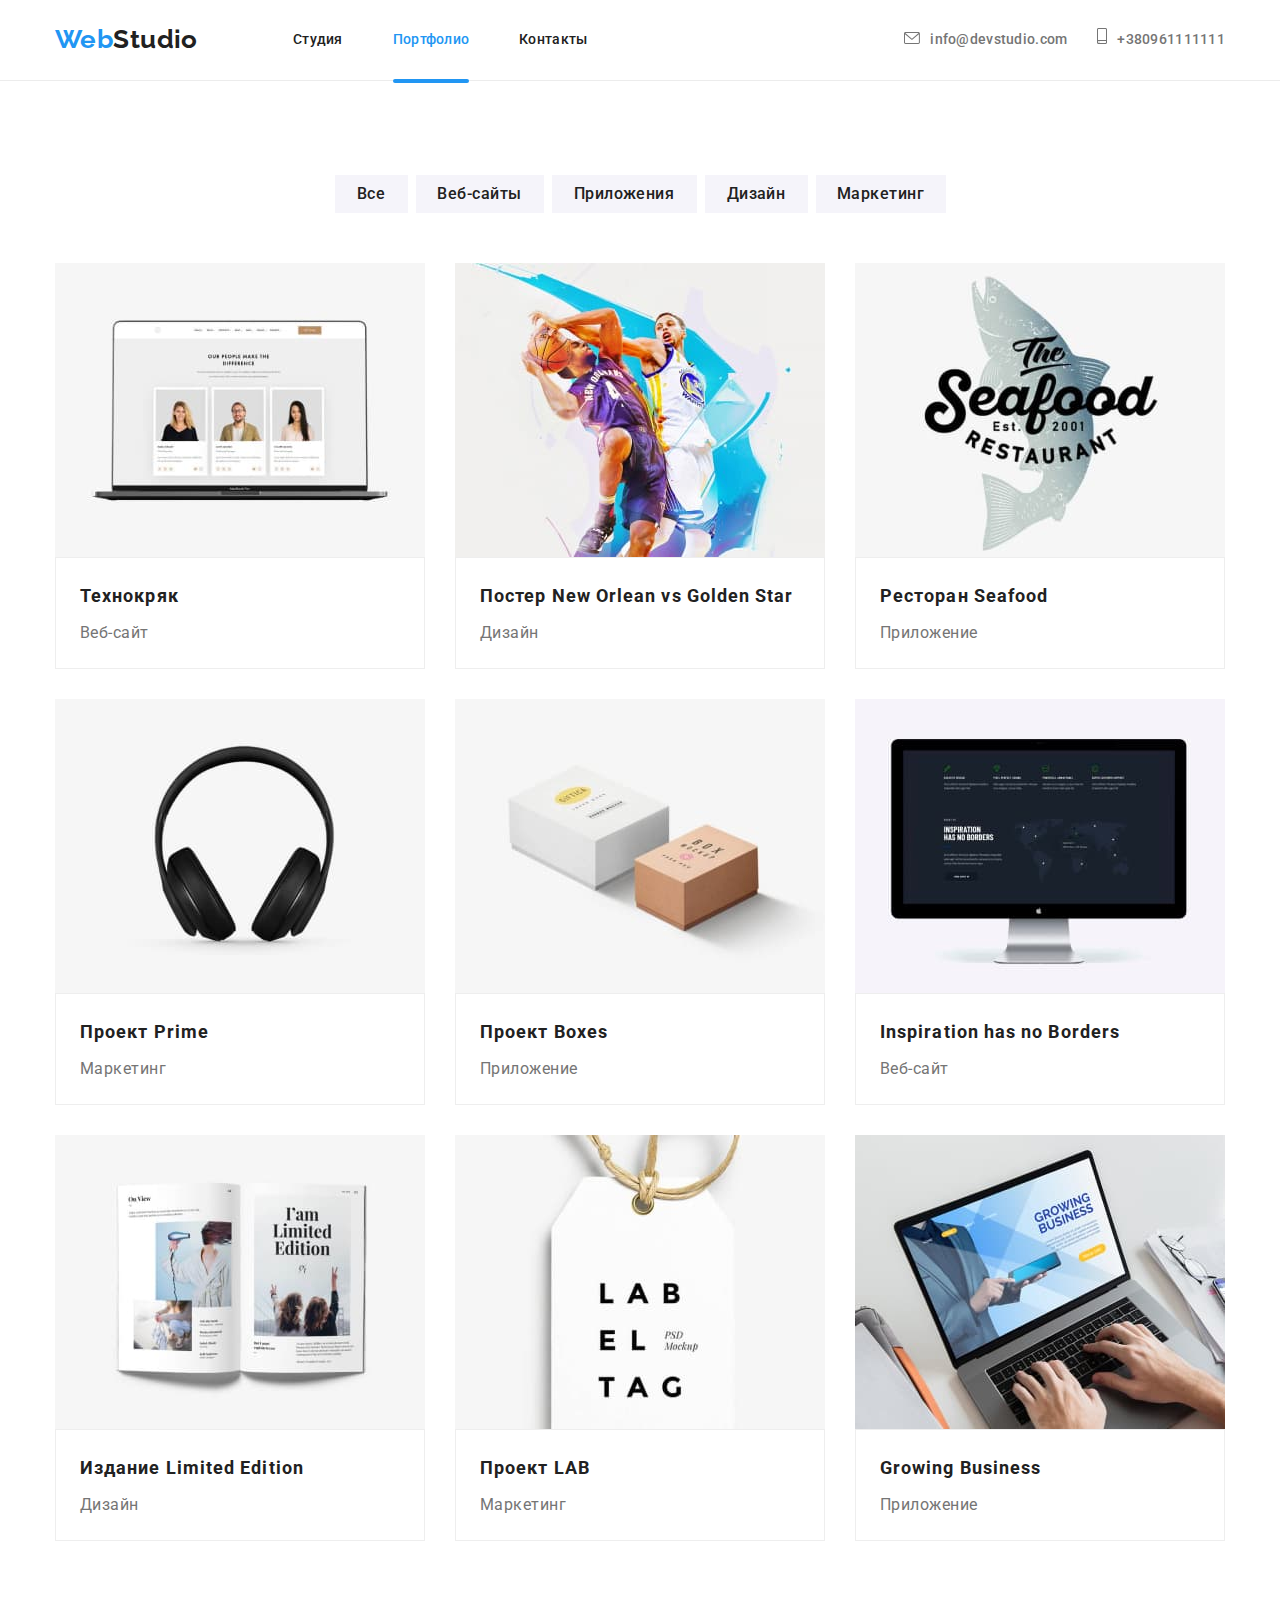
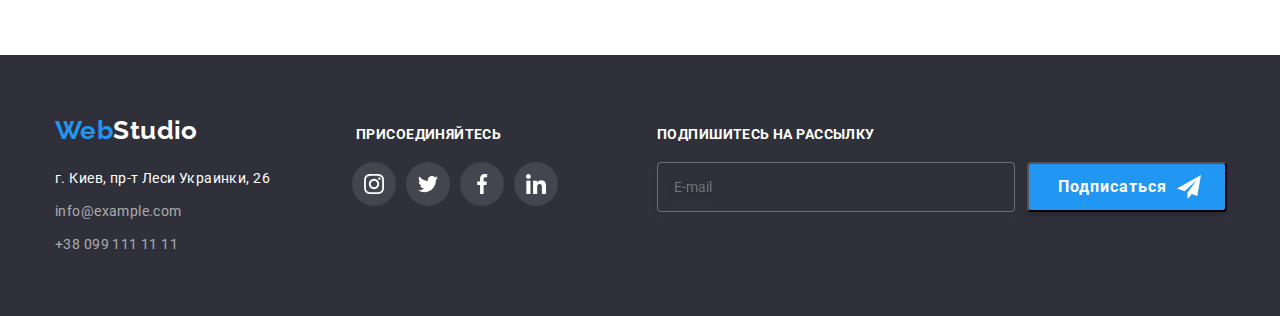
==== portfolio.html @ bbf4433e "homework7" ====
<!DOCTYPE html>
<html lang="ru">
<head>
   <meta charset="UTF-8">
   <meta http-equiv="X-UA-Compatible" content="IE=edge">
   <meta name="viewport" content="width=device-width, initial-scale=1.0">
   <title>Portfolio</title>
   <link rel="preconnect" href="https://fonts.googleapis.com">
   <link rel="preconnect" href="https://fonts.gstatic.com" crossorigin>
   <link href="https://fonts.googleapis.com/css2?family=Raleway:wght@700&family=Roboto:wght@400;500;700;900&display=swap" rel="stylesheet">
   <link rel="stylesheet" href="https://cdnjs.cloudflare.com/ajax/libs/modern-normalize/1.1.0/modern-normalize.min.css">
   <link rel="stylesheet" href="./css/main.min.css">
</head>
<body>

<!-- Шапка -->

<header class="header">
<div class="container header-container">
   <nav class="header-nav">
      <a class="logo-href" href="/"><span class="accent">Web</span><span class="logo">Studio</span></a>
      <ul class="site-nav list">
         <li class="header-item"><a href="./index.html" class="link">Студия</a></li>
         <li class="header-item"><a href="./portfolio.html" class="link current">Портфолио</a></li>
         <li class="header-item"><a href="Контакты" class="link">Контакты</a></li>
      </ul>
   </nav>
   <ul class="auth-nav list">
      <li class="auth-nav-item">
         <a href="mailto:info@devstudio.com" class="link header-mail"><svg class="icon-mail" width="16" height="12">
               <use href="images/icons.svg#icon-envelope"></use>
            </svg>info@devstudio.com</a>
      </li>
      <li class="auth-nav-telephone">
         <a href="tel:+380961111111" class="link header-tel"><svg class="icon-tel" width="10" height="16">
               <use href="images/icons.svg#icon-smartphone"></use>
            </svg>+380961111111</a>
      </li>
   </ul>
</div>
</header>

<!-- Герой -->

<main>
      <section class="filter">
         <div class="container">
            <h1 class="filter-part"> наполнение страницы</h1>
               <ul class="filter-button list">
                     <li class="filter-item">
                        <button type="button" class="button-secondary oll">Все</button>
                     </li>
                     <li class="filter-item">
                        <button type="button" class="button-secondary web">Веб-сайты</button>
                     </li>
                     <li class="filter-item">
                        <button type="button" class="button-secondary app">Приложения</button>
                     </li>
                     <li class="filter-item">
                        <button type="button" class="button-secondary  des">Дизайн</button>
                     </li>
                     <li class="filter-item">
                        <button type="button" class="button-secondary mark">Маркетинг</button>
                     </li>
               </ul>
                  <ul class="filter-list option">
                     <li class="filter-selection">
                        <a class="hero-link link" href="">
                           <div class="filter-item-wrap">
                              <img src="./images/portfolio6.jpg" alt="ноутбук" width="370">
                              <p class="filter-pictures-text">Технокряк это современная площадка распространения коронавируса. Компании используют эту платформу для цифрового
                           шпионажа и атак на защищённые сервера конкурентов.</p>
                        </div>
<div class="filter-banner"><h2 class="title">Технокряк</h2>
                        <p class="text">Веб-сайт</p>
                        </div>
                        </a>
                     </li>
                     <li class="filter-selection">
                        <a class="hero-link link" href="">
                           <div class="filter-item-wrap">
                           <img src="./images/portfolio1.jpg" alt="два парня играют мячом в баскетбол" width="370">
                           <p class="filter-pictures-text">Технокряк это современная площадка распространения коронавируса. Компании используют эту
                              платформу для цифрового
                              шпионажа и атак на защищённые сервера конкурентов.</p>
                              </div>
<div class="filter-banner"><h2 class="title">Постер New Orlean vs Golden Star</h2>
                        <p class="text">Дизайн</p> 
                        </div>
                        </a>
                     </li>
                     <li class="filter-selection">
                        <a class="hero-link link" href="">
                           <div class="filter-item-wrap">
                           <img src="./images/portfolio2.jpg" alt="логотип ресторана" width="370">
                           <p class="filter-pictures-text">Технокряк это современная площадка распространения коронавируса. Компании используют эту
                              платформу для цифрового
                              шпионажа и атак на защищённые сервера конкурентов.</p>
                              </div>
<div class="filter-banner"><h2 class="title">Ресторан Seafood</h2>
                        <p class="text">Приложение</p>
                        </div>
                        </a>
                     </li>
                     <li class="filter-selection">
                           <a class="hero-link link" href="">
                              <div class="filter-item-wrap">
                              <img src="./images/portfolio3.jpg" alt="наушники" width="370">
                              <p class="filter-pictures-text">Технокряк это современная площадка распространения коронавируса. Компании используют эту
                                 платформу для цифрового
                                 шпионажа и атак на защищённые сервера конкурентов.</p>
                                 </div>
<div class="filter-banner"><h2 class="title">Проект Prime</h2>
                        <p class="text">Маркетинг</p>
                        </div>
                        </a>
                     </li>
                     <li class="filter-selection">
                        <a class="hero-link link" href="">
                           <div class="filter-item-wrap">
                           <img src="./images/portfolio4.jpg" alt="одна коричневая и одна белая коробочки" width="370">
                           <p class="filter-pictures-text">Технокряк это современная площадка распространения коронавируса. Компании используют эту
                              платформу для цифрового
                              шпионажа и атак на защищённые сервера конкурентов.</p>
                              </div>
<div class="filter-banner"><h2 class="title">Проект Boxes</h2>
                        <p class="text">Приложение</p>
                        </div>
                        </a>
                     </li>
                     <li class="filter-selection">
                        <a class="hero-link link" href="">
                           <div class="filter-item-wrap">
                           <img src="./images/portfolio5.jpg" alt="монитор" width="370">
                           <p class="filter-pictures-text">Технокряк это современная площадка распространения коронавируса. Компании используют эту
                              платформу для цифрового
                              шпионажа и атак на защищённые сервера конкурентов.</p>
                              </div>
<div class="filter-banner"><h2 class="title">Inspiration has no Borders</h2>
                        <p class="text">Веб-сайт</p>
                        </div>
                        </a>
                     </li>
                     <li class="filter-selection">
                        <a class="hero-link link" href="">
                           <div class="filter-item-wrap">
                           <img src="./images/portfolio7.jpg" alt="книга" width="370">
                           <p class="filter-pictures-text">Технокряк это современная площадка распространения коронавируса. Компании используют эту
                              платформу для цифрового
                              шпионажа и атак на защищённые сервера конкурентов.</p>
                              </div>
<div class="filter-banner"><h2 class="title">Издание Limited Edition</h2>
                        <p class="text">Дизайн</p>
                        </div>
                        </a>
                     </li>
                     <li class="filter-selection">
                        <a class="hero-link link" href="">
                           <div class="filter-item-wrap">
                           <img src="./images/portfolio8.jpg" alt="белая бирка с английскими буквами на коричневой веревке" width="370">
                           <p class="filter-pictures-text">Технокряк это современная площадка распространения коронавируса. Компании используют эту
                              платформу для цифрового
                              шпионажа и атак на защищённые сервера конкурентов.</p>
                              </div>
<div class="filter-banner"><h2 class="title">Проект LAB</h2>
                        <p class="text">Маркетинг</p>
                        </div>
                        </a>
                     </li>
                     <li class="filter-selection">
                        <a class="hero-link link" href="">
                           <div class="filter-item-wrap">
                           <img src="./images/portfolio9.jpg" alt="две руки лежат на клавиатуре ноутбука" width="370">
                           <p class="filter-pictures-text">Технокряк это современная площадка распространения коронавируса. Компании используют эту
                              платформу для цифрового
                              шпионажа и атак на защищённые сервера конкурентов.</p>
                              </div>
<div class="filter-banner"><h2 class="title">Growing Business</h2>
                        <p class="text">Приложение</p>
                        </div>
                        </a>
                     </li>
                  </ul>
         </div>
      </section>
</main>

<!-- Футер -->

<footer class="footer-works">
   <div class="container logo-new">
      <div class="footer-nav">
         <a class="logo-href" href="/"><span class="accent">Web</span><span class="logo">Studio</span> </a>
         <address>
            <ul class="footer-local list">
               <li class="footer-item">
                  <a href="г.Киев,пр-тЛесиУкраинки,26 " class="link actual">г. Киев, пр-т Леси Украинки, 26 <br /></a>
               </li>
               <li class="footer-item">
                  <a href="info@example.com" class="link mail">info@example.com</a>
               </li>
               <li class="footer-item">
                  <a href="+380991111111" class="link mail">+38 099 111 11 11</a>
               </li>
            </ul>
         </address>
      </div>
      <div class="footer-proposition">
         <h3 class="footer-text">присоединяйтесь</h3>
         <ul class="footer-works-list list">
            <li class="footer-works-item">
               <a href="" class="footer-works-link link">
                  <svg class="footer-social-ikon" width="20" height="20">
                     <use href="./images/icons.svg#icon-instagram-2"></use>
                  </svg>
               </a>
            </li>
            <li class="footer-works-item">
               <a href="" class="footer-works-link link"><svg class="footer-social-ikon" width="20" height="20">
                     <use href="./images/icons.svg#icon-twitter-1"></use>
                  </svg></a>
            </li>
            <li class="footer-works-item">
               <a href="" class="footer-works-link link"><svg class="footer-social-ikon" width="20" height="20">
                     <use href="./images/icons.svg#icon-facebook-1"></use>
                  </svg></a>
            </li>
            <li class="footer-works-item">
               <a href="" class="footer-works-link link"><svg class="footer-social-ikon" width="20" height="20">
                     <use href="./images/icons.svg#icon-linkedin-1"></use>
                  </svg></a>
            </li>
      </div>
      <div class="footer-distribution">
         <h3 class="footer-text">Подпишитесь на рассылку</h3>
         <form action="#">
            <div class="button-distribution">
               <input type="email" id="email-online" name="email-online" placeholder="E-mail" class="footer-input">
               <button type="submit" class="button-primary">Подписаться<svg class="footer-social-ikon distribution-icon"
                     width="24" height="24">
                     <use href="./images/icons.svg#icon-iconsend"></use>
                  </svg></button>
         </form>
      </div>
   </div>
</footer>
</body>
</html>
---- css/main.min.css ----
p,h1,h2,h3,h4,h5,h6{margin:0}ul,ol{margin:0;padding:0}button{cursor:pointer}img{display:block}body{background:var(--primary-white-color);color:var(--primary-text-color);font-family:Roboto, sans-serif;letter-spacing:0.03em;font-size:14px;line-height:1.71}.list{list-style:none}.link{text-decoration:none}:root{--primary-text-color: #757575;--title-text-color: #212121;--accent-color: #2196f3;--primary-white-color: #ffffff;--footer-adress-color: rgba(255, 255, 255, 0.6);--base-margin: 30px}.filter-part{position:absolute;width:1px;height:1px;margin:-1px;border:0;padding:0;white-space:nowrap;clip-path:inset(100%);clip:rect(0 0 0 0);overflow:hidden}.header{width:100%;padding-top:24px;padding-bottom:25px;border-bottom:1px solid #ececec}.header-nav{display:flex}.header-container{display:flex;align-items:center}.header-item:not(:last-child){margin-right:50px}.icon-mail,.icon-tel{margin-right:10px;fill:currentColor}.header-mail:hover,.header-mail:focus,.header-tel:hover,.header-tel:focus{color:var(--accent-color);transition:color 250ms cubic-bezier(0.4, 0, 0.2, 1)}.current:after{content:'';width:100%;height:4px;background:#2196f3;border-radius:2px;position:absolute;display:block;margin-top:28px}.accent{color:var(--accent-color);font-family:Raleway, sans-serif;font-weight:700;font-size:26px;line-height:1.19}.logo{color:var(--title-text-color);font-family:Raleway, sans-serif;font-weight:700;font-size:26px;line-height:1.19}.logo-href{text-decoration:none;width:145px;height:31px;margin-right:93px}.telephone{margin-left:50px}.auth-nav{display:flex;margin-left:auto;align-items:center}.auth-nav .link:hover,.auth-nav .link:focus{color:var(--accent-color)}.auth-nav-item:not(:last-child){margin-right:30px}.auth-nav .link{color:var(--primary-text-color);letter-spacing:0.02em;font-weight:500;font-size:14px;line-height:1.14;text-decoration:none}.site-nav{display:flex;align-items:center}.site-nav .link:hover,.site-nav .link:focus{color:var(--accent-color);transition:color 250ms cubic-bezier(0.4, 0, 0.2, 1)}.site-nav .link.current{color:var(--accent-color);transition:color 250ms cubic-bezier(0.4, 0, 0.2, 1)}.site-nav .link{color:var(--title-text-color);letter-spacing:0.02em;font-weight:500;font-size:14px;line-height:1.14;text-decoration:none}.site-nav .current{position:relative}.hero-works{background-color:#2f303a;background-image:linear-gradient(rgba(47,48,58,0.4), rgba(47,48,58,0.4)),url(../images/fon.jpg);background-repeat:no-repeat;background-position:center;background-size:cover;max-width:1600px;padding-top:200px;padding-bottom:200px;margin:0 auto;text-align:center}.hero-title{color:var(--primary-white-color);letter-spacing:0.06em;font-weight:900;font-size:44px;line-height:1.36;text-align:center;text-transform:uppercase;width:696px;margin:0 auto;margin-bottom:var(--base-margin)}.section{padding:94px 0}.section-title{color:var(--title-text-color);font-weight:700;font-size:36px;line-height:1.17;text-align:center;width:376px;margin:0 auto;margin-bottom:50px}.feature-list{display:flex;list-style:none}.feature-list .title{color:var(--title-text-color);font-weight:700;font-size:14px;line-height:1.14;width:270px;margin-bottom:10px;text-transform:uppercase}.feature-text{font-size:14px;line-height:1.71;letter-spacing:0.03em;width:270px;color:var(--primary-text-color)}.feature-item::before{content:'';background-color:#f5f4fa;height:120px;display:block;background-position:center;background-size:70px;background-repeat:no-repeat;margin-bottom:30px}.feature-item:not(:last-child){margin-right:var(--base-margin);width:270px}.feature-item:nth-child(1)::before{background-image:url(../images/antenna.svg)}.feature-item:nth-child(2)::before{background-image:url(../images/clock.svg)}.feature-item:nth-child(3)::before{background-image:url(../images/clock.svg)}.feature-item:nth-child(4)::before{background-image:url(../images/astronaut.svg)}.section-examples{padding-bottom:94px}.examples-list{display:flex}.examples-item{position:relative;overflow:hidden}.examples-item:not(:last-child){margin-right:var(--base-margin)}.examples-pictures-text{position:absolute;bottom:0;color:var(--primary-white-color);background-color:rgba(47,48,58,0.8);width:100%;height:70px;font-size:14px;font-weight:700;line-height:16px;text-align:center;letter-spacing:0.03em;text-transform:uppercase;padding:27px}.leaders-social-link{width:44px;height:44px;border-radius:50%;display:flex;align-items:center;justify-content:center;color:#afb1b8;transition:background-color 250ms cubic-bezier(0.4, 0, 0.2, 1),color 250ms cubic-bezier(0.4, 0, 0.2, 1)}.leaders-social-link:hover,.leaders-social-link:focus{background-color:var(--accent-color);color:var(--primary-white-color)}.leaders-social-ikon{fill:currentColor}.leaders-social-list{display:flex;justify-content:center;margin-top:16px}.leaders-social-item+.leaders-social-item{margin-left:10px}.people{padding-top:30px;padding-bottom:30px;background:#ffffff;box-shadow:0px 1px 3px rgba(0,0,0,0.12),0px 1px 1px rgba(0,0,0,0.14),0px 2px 1px rgba(0,0,0,0.2);border-radius:0px 0px 4px 4px}.section-leaders{padding-top:94px;padding-bottom:94px;background-color:#f5f4fa}.section-leaders .text{letter-spacing:0.03em;font-size:16px;line-height:1.18;text-align:center}.leaders-list{display:flex}.leaders-item:not(:last-child){margin-right:var(--base-margin)}.section-title.leaders{width:264px;margin:0 auto;margin-bottom:50px}.section-partition{color:var(--title-text-color);font-weight:500;font-size:16px;line-height:1.18;margin-bottom:10px;text-align:center;margin-bottom:16px}.section-clients{padding-bottom:94px;padding-top:94px}.section-clients-title{color:var(--title-text-color);font-weight:700;font-size:36px;line-height:1.16;text-align:center;margin-bottom:50px;letter-spacing:0.03em;margin:0 auto}.section-clients-list{display:flex;justify-content:center;margin-top:50px}.section-clients-item:not(:last-child){margin-right:var(--base-margin)}.section-clients-link{width:100%;height:100%;display:flex;align-items:center;justify-content:center;color:#afb1b8;width:170px;height:92px;border:1px solid #afb1b8;border-radius:4px;transition:color 250ms cubic-bezier(0.4, 0, 0.2, 1),border-color 250ms cubic-bezier(0.4, 0, 0.2, 1)}.section-clients-link:hover,.section-clients-link:focus{color:var(--accent-color);border-color:var(--accent-color)}.section-clients-ikon{fill:currentColor}.footer-works{background-color:#2f303a;padding-bottom:60px;padding-top:60px}.footer-works .logo{color:var(--primary-white-color);font-family:Raleway, sans-serif;font-weight:700;font-size:26px;line-height:1.19;text-decoration:none}.footer-item:not(:last-child){margin-bottom:9px}.footer-local{font-style:normal;margin-top:20px}.footer-local .link{color:var(--footer-adress-color);letter-spacing:0.03em;font-size:14px;line-height:1.71;text-decoration:none}.link.actual{color:var(--primary-white-color);letter-spacing:0.03em;font-size:14px;line-height:1.71;text-decoration:none;transition:color 250ms cubic-bezier(0.4, 0, 0.2, 1)}.link.mail{transition:color 250ms cubic-bezier(0.4, 0, 0.2, 1)}.link.mail:hover,.link.mail:focus{color:var(--primary-white-color)}.actual:hover,.actual:focus{color:rgba(255,255,255,0.6)}.logo-new{display:flex;align-items:baseline}.footer-nav{min-width:231px}.footer-proposition{width:208px;margin-left:70px}.footer-works-list{display:flex;justify-content:center}.footer-works-item{margin-right:10px;margin-top:20px}.footer-text{font-weight:700px;font-size:14px;line-height:calc(16 / 14);letter-spacing:0.03em;text-transform:uppercase;color:var(--primary-white-color)}.footer-works-link{width:44px;height:44px;color:var(--primary-white-color);border-radius:50%;display:flex;justify-content:center;align-items:center;background:rgba(255,255,255,0.1);transition:color 250ms cubic-bezier(0.4, 0, 0.2, 1),background-color 250ms cubic-bezier(0.4, 0, 0.2, 1)}.footer-works-link:hover,.footer-works-link:focus{background-color:var(--accent-color);color:var(--primary-white-color)}.footer-social-ikon{fill:currentColor}.footer-distribution{width:570px;height:86px;margin-left:93px}.footer-input{width:358px;height:50px;color:#ffffff;border:1px solid rgba(255,255,255,0.3);box-sizing:border-box;filter:drop-shadow(0px 4px 4px rgba(0,0,0,0.15));border-radius:4px;padding-left:16px;margin-right:12px;outline:none;background-color:transparent;transition:transform 250ms cubic-bezier(0.4, 0, 0.2, 1)}.button-distribution{display:flex;justify-items:center;margin-top:20px}.button-distribution .button-primary{display:flex;padding-left:29px;align-items:center}.distribution-icon{margin-left:10px}.hero-link{display:block}.hero-link:hover,.hero-link:focus{box-shadow:0px 1px 1px rgba(0,0,0,0.12),0px 4px 4px rgba(0,0,0,0.06),1px 4px 6px rgba(0,0,0,0.16)}.filter-banner{padding:20px 24px;width:370px;border:1px solid #eeeeee}.filter-list{list-style:none}.filter-list .title{color:var(--title-text-color);letter-spacing:0.06em;font-weight:700;font-size:18px;line-height:2;width:322px;margin-bottom:4px}.filter-list .text{color:var(--primary-text-color);letter-spacing:0.03em;font-size:16px;line-height:1.87;width:322px}.filter-list.option{display:flex;flex-wrap:wrap;margin-left:-30px;margin-bottom:-30px}.filter-button.list{align-items:center;margin-bottom:50px;justify-content:center}.filter-button{display:flex}.filter-list.option{display:flex;flex-wrap:wrap;margin-left:-30px;margin-bottom:-30px}.filter-selection{width:calc(100% / 3 - 30px);margin-left:30px;margin-bottom:30px}.filter-selection:hover .filter-pictures-text{transform:translateY(0)}.filter-item-wrap{position:relative;overflow:hidden}.filter-pictures-text{position:absolute;top:0;height:100%;font-size:18px;line-height:1.56;letter-spacing:0.03em;color:#ffffff;padding:63px 24px;background-color:var(--accent-color);transform:translateY(100%);transition:transform 250ms}.filter{padding-top:94px;padding-bottom:114px}.filter-item:not(:last-child){margin-right:8px}.container{width:1200px;padding-left:15px;padding-right:15px;margin:0 auto}.button-primary{color:var(--primary-white-color);background-color:var(--accent-color);font-family:Roboto, sans-serif;letter-spacing:0.06em;font-weight:700;font-size:16px;line-height:1.87;min-width:200px;height:50px;border-radius:4px;margin:0 auto;transition:background-color 250ms cubic-bezier(0.4, 0, 0.2, 1);box-shadow:0px 4px 4px rgba(0,0,0,0.15);margin-left:auto;margin-right:auto;display:block}.button-secondary{color:var(--title-text-color);background-color:#f5f4fa;font-family:Roboto, sans-serif;letter-spacing:0.03em;font-weight:500;font-size:16px;line-height:1.62;border:0;transition:background-color 250ms cubic-bezier(0.4, 0, 0.2, 1)}.button-secondary:hover,.button-secondary:focus{color:var(--primary-white-color);background:#2196f3;box-shadow:0px 3px 1px rgba(0,0,0,0.1),0px 1px 2px rgba(0,0,0,0.08),0px 2px 2px rgba(0,0,0,0.12);border-radius:4px}.button-secondary.oll{width:73px;height:38px}.button-secondary.web{width:128px;height:38px}.button-secondary.app{width:145px;height:38px}.button-secondary.des{width:103px;height:38px}.button-secondary.mark{width:130px;height:38px}.backdrop{width:100vw;height:100vh;background-color:rgba(0,0,0,0.2);box-shadow:0px 1px 3px rgba(0,0,0,0.12),0px 1px 1px rgba(0,0,0,0.14),0px 2px 1px rgba(0,0,0,0.2);position:absolute;top:0;transition:opacity 250ms, visibility 250ms}.backdrop.is-hidden .modal{transform:scale(2) rotate(180deg)}.modal{width:528px;min-height:581px;background:#ffffff;box-shadow:0px 1px 3px rgba(0,0,0,0.12),0px 1px 1px rgba(0,0,0,0.14),0px 2px 1px rgba(0,0,0,0.2);border-radius:4px;position:absolute;top:50%;left:50%;transform:translate(-50%, -50%) scale(1) rotate(0);transition:transform 250ms cubic-bezier(0.4, 0, 0.2, 1);padding:40px}.modal-close{top:8px;right:8px;width:30px;height:30px;background:#ffffff;border:1px solid rgba(0,0,0,0.1);border-radius:50%;position:absolute;display:flex;align-items:center;justify-content:center}.modal-close:hover .modal-close-icon,.modal-close:focus .modal-close-icon{fill:var(--accent-color)}.modal-close-icon{display:flex;align-items:center;justify-content:center;transition:fill 250ms cubic-bezier(0.4, 0, 0.2, 1)}.modal-title{font-weight:700;font-size:20px;line-height:calc(23px / 20px);text-align:center;letter-spacing:0.03em;color:#212121;margin-bottom:12px}.form-field{margin-bottom:10px}.input-ikon{position:absolute;left:10px;top:50%;transform:translateY(-50%);transition:fill 250ms cubic-bezier(0.4, 0, 0.2, 1)}.modal-input{width:100%;height:40px;border:1px solid rgba(33,33,33,0.2);border-radius:4px;padding-left:42px;outline:none;transition:border-color 250ms cubic-bezier(0.4, 0, 0.2, 1)}.modal-input:focus{border-color:var(--accent-color)}.modal-input:focus+.input-ikon{fill:var(--accent-color)}.contract{color:var(--accent-color)}.policy-text{font-size:14px;line-height:1.71;letter-spacing:0.03em;color:#757575;display:flex;align-items:center}.policy-text::before{content:'';width:16px;height:15px;border:2px solid #000000;border-radius:2px;margin-right:8px;margin-left:12px;display:flex;align-items:center;justify-content:center}.policy-check:checked+.policy-text::before{background-image:url(../images/iconcheck.svg);background-position:center;background-repeat:no-repeat;background-size:cover;border:none}.form-label{font-size:12px;line-height:1.16;letter-spacing:0.01em;color:#757575;display:block;margin-bottom:4px}.policy-check:checked+.form-label{font-size:12px;line-height:1.16;letter-spacing:0.01em;color:#757575;display:block;margin-bottom:4px}.input-wrap{position:relative}.modal-textarea{width:448px;height:120px;left:576px;top:518px;border:1px solid rgba(33,33,33,0.2);box-sizing:border-box;border-radius:4px;padding:10px 12px;resize:none;outline:none;transition:border-color 250ms cubic-bezier(0.4, 0, 0.2, 1)}.modal-textarea:focus{border-color:var(--accent-color)}.is-hidden{opacity:0;visibility:none;pointer-events:none}
/*# sourceMappingURL=main.min.css.map */
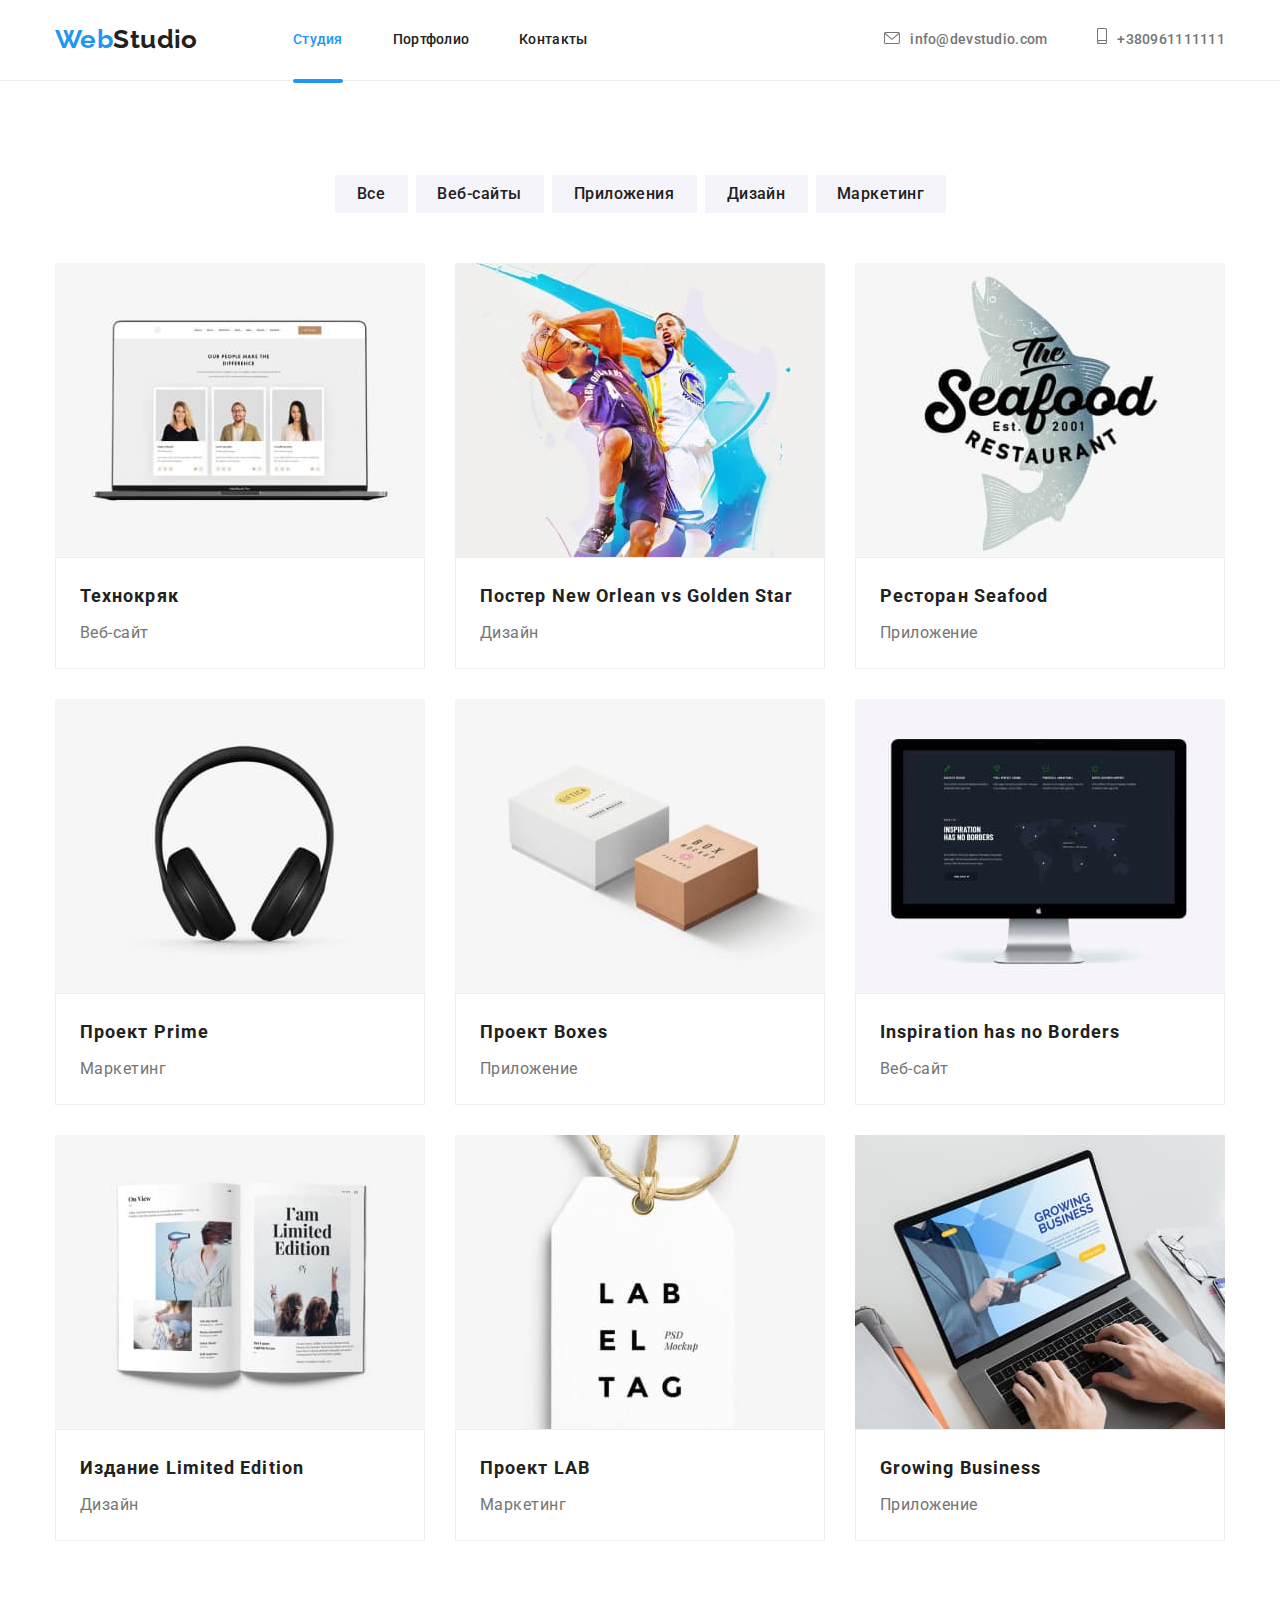
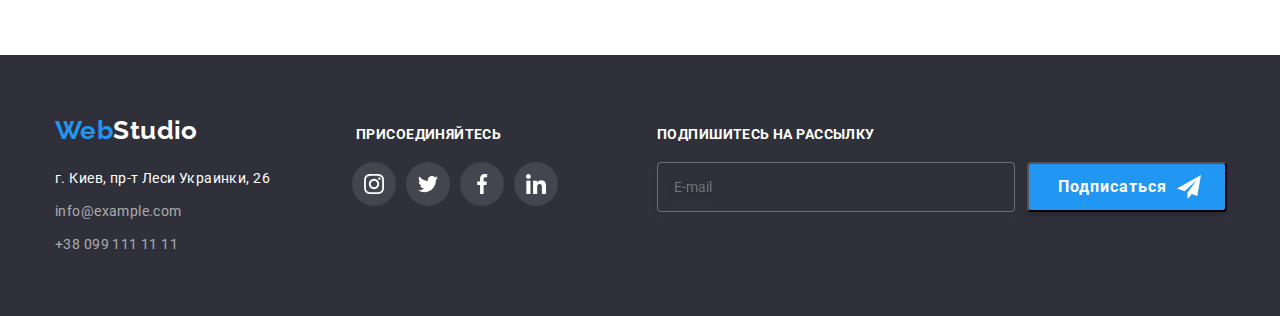
==== commit f50d30b4: "homework7" ====
--- a/portfolio.html
+++ b/portfolio.html
@@ -16,29 +16,31 @@
 <!-- Шапка -->
 
 <header class="header">
-<div class="container header-container">
-   <nav class="header-nav">
-      <a class="logo-href" href="/"><span class="accent">Web</span><span class="logo">Studio</span></a>
-      <ul class="site-nav list">
-         <li class="header-item"><a href="./index.html" class="link">Студия</a></li>
-         <li class="header-item"><a href="./portfolio.html" class="link current">Портфолио</a></li>
-         <li class="header-item"><a href="Контакты" class="link">Контакты</a></li>
+   <div class="container header__container">
+      <nav class="header-nav">
+         <a class="logo-href" href="/"><span class="accent">Web</span><span class="logo">Studio</span></a>
+         <ul class="site-nav list">
+            <li class="header__item"><a href="./index.html" class="link current">Студия</a></li>
+            <li class="header__item"><a href="./portfolio.html" class="link">Портфолио</a></li>
+            <li class="header__item"><a href="Контакты" class="link">Контакты</a></li>
+         </ul>
+      </nav>
+      <ul class="auth-nav list">
+         <li class="auth-nav__item">
+            <a href="mailto:info@devstudio.com" class="link header-mail"><svg class="icon-mail" width="16" height="12">
+                  <use href="images/icons.svg#icon-envelope"></use>
+               </svg>info@devstudio.com</a>
+         </li>
+         <li class="auth-nav__telephone">
+            <a href="tel:+380961111111" class="link header-tel"><svg class="icon-tel" width="10" height="16">
+                  <use href="images/icons.svg#icon-smartphone"></use>
+               </svg>+380961111111</a>
+         </li>
       </ul>
-   </nav>
-   <ul class="auth-nav list">
-      <li class="auth-nav-item">
-         <a href="mailto:info@devstudio.com" class="link header-mail"><svg class="icon-mail" width="16" height="12">
-               <use href="images/icons.svg#icon-envelope"></use>
-            </svg>info@devstudio.com</a>
-      </li>
-      <li class="auth-nav-telephone">
-         <a href="tel:+380961111111" class="link header-tel"><svg class="icon-tel" width="10" height="16">
-               <use href="images/icons.svg#icon-smartphone"></use>
-            </svg>+380961111111</a>
-      </li>
-   </ul>
-</div>
+   </div>
 </header>
+<main>
+<main>
 
 <!-- Герой -->
 
--- a/css/main.min.css
+++ b/css/main.min.css
@@ -1,2 +1,2 @@
-p,h1,h2,h3,h4,h5,h6{margin:0}ul,ol{margin:0;padding:0}button{cursor:pointer}img{display:block}body{background:var(--primary-white-color);color:var(--primary-text-color);font-family:Roboto, sans-serif;letter-spacing:0.03em;font-size:14px;line-height:1.71}.list{list-style:none}.link{text-decoration:none}:root{--primary-text-color: #757575;--title-text-color: #212121;--accent-color: #2196f3;--primary-white-color: #ffffff;--footer-adress-color: rgba(255, 255, 255, 0.6);--base-margin: 30px}.filter-part{position:absolute;width:1px;height:1px;margin:-1px;border:0;padding:0;white-space:nowrap;clip-path:inset(100%);clip:rect(0 0 0 0);overflow:hidden}.header{width:100%;padding-top:24px;padding-bottom:25px;border-bottom:1px solid #ececec}.header-nav{display:flex}.header-container{display:flex;align-items:center}.header-item:not(:last-child){margin-right:50px}.icon-mail,.icon-tel{margin-right:10px;fill:currentColor}.header-mail:hover,.header-mail:focus,.header-tel:hover,.header-tel:focus{color:var(--accent-color);transition:color 250ms cubic-bezier(0.4, 0, 0.2, 1)}.current:after{content:'';width:100%;height:4px;background:#2196f3;border-radius:2px;position:absolute;display:block;margin-top:28px}.accent{color:var(--accent-color);font-family:Raleway, sans-serif;font-weight:700;font-size:26px;line-height:1.19}.logo{color:var(--title-text-color);font-family:Raleway, sans-serif;font-weight:700;font-size:26px;line-height:1.19}.logo-href{text-decoration:none;width:145px;height:31px;margin-right:93px}.telephone{margin-left:50px}.auth-nav{display:flex;margin-left:auto;align-items:center}.auth-nav .link:hover,.auth-nav .link:focus{color:var(--accent-color)}.auth-nav-item:not(:last-child){margin-right:30px}.auth-nav .link{color:var(--primary-text-color);letter-spacing:0.02em;font-weight:500;font-size:14px;line-height:1.14;text-decoration:none}.site-nav{display:flex;align-items:center}.site-nav .link:hover,.site-nav .link:focus{color:var(--accent-color);transition:color 250ms cubic-bezier(0.4, 0, 0.2, 1)}.site-nav .link.current{color:var(--accent-color);transition:color 250ms cubic-bezier(0.4, 0, 0.2, 1)}.site-nav .link{color:var(--title-text-color);letter-spacing:0.02em;font-weight:500;font-size:14px;line-height:1.14;text-decoration:none}.site-nav .current{position:relative}.hero-works{background-color:#2f303a;background-image:linear-gradient(rgba(47,48,58,0.4), rgba(47,48,58,0.4)),url(../images/fon.jpg);background-repeat:no-repeat;background-position:center;background-size:cover;max-width:1600px;padding-top:200px;padding-bottom:200px;margin:0 auto;text-align:center}.hero-title{color:var(--primary-white-color);letter-spacing:0.06em;font-weight:900;font-size:44px;line-height:1.36;text-align:center;text-transform:uppercase;width:696px;margin:0 auto;margin-bottom:var(--base-margin)}.section{padding:94px 0}.section-title{color:var(--title-text-color);font-weight:700;font-size:36px;line-height:1.17;text-align:center;width:376px;margin:0 auto;margin-bottom:50px}.feature-list{display:flex;list-style:none}.feature-list .title{color:var(--title-text-color);font-weight:700;font-size:14px;line-height:1.14;width:270px;margin-bottom:10px;text-transform:uppercase}.feature-text{font-size:14px;line-height:1.71;letter-spacing:0.03em;width:270px;color:var(--primary-text-color)}.feature-item::before{content:'';background-color:#f5f4fa;height:120px;display:block;background-position:center;background-size:70px;background-repeat:no-repeat;margin-bottom:30px}.feature-item:not(:last-child){margin-right:var(--base-margin);width:270px}.feature-item:nth-child(1)::before{background-image:url(../images/antenna.svg)}.feature-item:nth-child(2)::before{background-image:url(../images/clock.svg)}.feature-item:nth-child(3)::before{background-image:url(../images/clock.svg)}.feature-item:nth-child(4)::before{background-image:url(../images/astronaut.svg)}.section-examples{padding-bottom:94px}.examples-list{display:flex}.examples-item{position:relative;overflow:hidden}.examples-item:not(:last-child){margin-right:var(--base-margin)}.examples-pictures-text{position:absolute;bottom:0;color:var(--primary-white-color);background-color:rgba(47,48,58,0.8);width:100%;height:70px;font-size:14px;font-weight:700;line-height:16px;text-align:center;letter-spacing:0.03em;text-transform:uppercase;padding:27px}.leaders-social-link{width:44px;height:44px;border-radius:50%;display:flex;align-items:center;justify-content:center;color:#afb1b8;transition:background-color 250ms cubic-bezier(0.4, 0, 0.2, 1),color 250ms cubic-bezier(0.4, 0, 0.2, 1)}.leaders-social-link:hover,.leaders-social-link:focus{background-color:var(--accent-color);color:var(--primary-white-color)}.leaders-social-ikon{fill:currentColor}.leaders-social-list{display:flex;justify-content:center;margin-top:16px}.leaders-social-item+.leaders-social-item{margin-left:10px}.people{padding-top:30px;padding-bottom:30px;background:#ffffff;box-shadow:0px 1px 3px rgba(0,0,0,0.12),0px 1px 1px rgba(0,0,0,0.14),0px 2px 1px rgba(0,0,0,0.2);border-radius:0px 0px 4px 4px}.section-leaders{padding-top:94px;padding-bottom:94px;background-color:#f5f4fa}.section-leaders .text{letter-spacing:0.03em;font-size:16px;line-height:1.18;text-align:center}.leaders-list{display:flex}.leaders-item:not(:last-child){margin-right:var(--base-margin)}.section-title.leaders{width:264px;margin:0 auto;margin-bottom:50px}.section-partition{color:var(--title-text-color);font-weight:500;font-size:16px;line-height:1.18;margin-bottom:10px;text-align:center;margin-bottom:16px}.section-clients{padding-bottom:94px;padding-top:94px}.section-clients-title{color:var(--title-text-color);font-weight:700;font-size:36px;line-height:1.16;text-align:center;margin-bottom:50px;letter-spacing:0.03em;margin:0 auto}.section-clients-list{display:flex;justify-content:center;margin-top:50px}.section-clients-item:not(:last-child){margin-right:var(--base-margin)}.section-clients-link{width:100%;height:100%;display:flex;align-items:center;justify-content:center;color:#afb1b8;width:170px;height:92px;border:1px solid #afb1b8;border-radius:4px;transition:color 250ms cubic-bezier(0.4, 0, 0.2, 1),border-color 250ms cubic-bezier(0.4, 0, 0.2, 1)}.section-clients-link:hover,.section-clients-link:focus{color:var(--accent-color);border-color:var(--accent-color)}.section-clients-ikon{fill:currentColor}.footer-works{background-color:#2f303a;padding-bottom:60px;padding-top:60px}.footer-works .logo{color:var(--primary-white-color);font-family:Raleway, sans-serif;font-weight:700;font-size:26px;line-height:1.19;text-decoration:none}.footer-item:not(:last-child){margin-bottom:9px}.footer-local{font-style:normal;margin-top:20px}.footer-local .link{color:var(--footer-adress-color);letter-spacing:0.03em;font-size:14px;line-height:1.71;text-decoration:none}.link.actual{color:var(--primary-white-color);letter-spacing:0.03em;font-size:14px;line-height:1.71;text-decoration:none;transition:color 250ms cubic-bezier(0.4, 0, 0.2, 1)}.link.mail{transition:color 250ms cubic-bezier(0.4, 0, 0.2, 1)}.link.mail:hover,.link.mail:focus{color:var(--primary-white-color)}.actual:hover,.actual:focus{color:rgba(255,255,255,0.6)}.logo-new{display:flex;align-items:baseline}.footer-nav{min-width:231px}.footer-proposition{width:208px;margin-left:70px}.footer-works-list{display:flex;justify-content:center}.footer-works-item{margin-right:10px;margin-top:20px}.footer-text{font-weight:700px;font-size:14px;line-height:calc(16 / 14);letter-spacing:0.03em;text-transform:uppercase;color:var(--primary-white-color)}.footer-works-link{width:44px;height:44px;color:var(--primary-white-color);border-radius:50%;display:flex;justify-content:center;align-items:center;background:rgba(255,255,255,0.1);transition:color 250ms cubic-bezier(0.4, 0, 0.2, 1),background-color 250ms cubic-bezier(0.4, 0, 0.2, 1)}.footer-works-link:hover,.footer-works-link:focus{background-color:var(--accent-color);color:var(--primary-white-color)}.footer-social-ikon{fill:currentColor}.footer-distribution{width:570px;height:86px;margin-left:93px}.footer-input{width:358px;height:50px;color:#ffffff;border:1px solid rgba(255,255,255,0.3);box-sizing:border-box;filter:drop-shadow(0px 4px 4px rgba(0,0,0,0.15));border-radius:4px;padding-left:16px;margin-right:12px;outline:none;background-color:transparent;transition:transform 250ms cubic-bezier(0.4, 0, 0.2, 1)}.button-distribution{display:flex;justify-items:center;margin-top:20px}.button-distribution .button-primary{display:flex;padding-left:29px;align-items:center}.distribution-icon{margin-left:10px}.hero-link{display:block}.hero-link:hover,.hero-link:focus{box-shadow:0px 1px 1px rgba(0,0,0,0.12),0px 4px 4px rgba(0,0,0,0.06),1px 4px 6px rgba(0,0,0,0.16)}.filter-banner{padding:20px 24px;width:370px;border:1px solid #eeeeee}.filter-list{list-style:none}.filter-list .title{color:var(--title-text-color);letter-spacing:0.06em;font-weight:700;font-size:18px;line-height:2;width:322px;margin-bottom:4px}.filter-list .text{color:var(--primary-text-color);letter-spacing:0.03em;font-size:16px;line-height:1.87;width:322px}.filter-list.option{display:flex;flex-wrap:wrap;margin-left:-30px;margin-bottom:-30px}.filter-button.list{align-items:center;margin-bottom:50px;justify-content:center}.filter-button{display:flex}.filter-list.option{display:flex;flex-wrap:wrap;margin-left:-30px;margin-bottom:-30px}.filter-selection{width:calc(100% / 3 - 30px);margin-left:30px;margin-bottom:30px}.filter-selection:hover .filter-pictures-text{transform:translateY(0)}.filter-item-wrap{position:relative;overflow:hidden}.filter-pictures-text{position:absolute;top:0;height:100%;font-size:18px;line-height:1.56;letter-spacing:0.03em;color:#ffffff;padding:63px 24px;background-color:var(--accent-color);transform:translateY(100%);transition:transform 250ms}.filter{padding-top:94px;padding-bottom:114px}.filter-item:not(:last-child){margin-right:8px}.container{width:1200px;padding-left:15px;padding-right:15px;margin:0 auto}.button-primary{color:var(--primary-white-color);background-color:var(--accent-color);font-family:Roboto, sans-serif;letter-spacing:0.06em;font-weight:700;font-size:16px;line-height:1.87;min-width:200px;height:50px;border-radius:4px;margin:0 auto;transition:background-color 250ms cubic-bezier(0.4, 0, 0.2, 1);box-shadow:0px 4px 4px rgba(0,0,0,0.15);margin-left:auto;margin-right:auto;display:block}.button-secondary{color:var(--title-text-color);background-color:#f5f4fa;font-family:Roboto, sans-serif;letter-spacing:0.03em;font-weight:500;font-size:16px;line-height:1.62;border:0;transition:background-color 250ms cubic-bezier(0.4, 0, 0.2, 1)}.button-secondary:hover,.button-secondary:focus{color:var(--primary-white-color);background:#2196f3;box-shadow:0px 3px 1px rgba(0,0,0,0.1),0px 1px 2px rgba(0,0,0,0.08),0px 2px 2px rgba(0,0,0,0.12);border-radius:4px}.button-secondary.oll{width:73px;height:38px}.button-secondary.web{width:128px;height:38px}.button-secondary.app{width:145px;height:38px}.button-secondary.des{width:103px;height:38px}.button-secondary.mark{width:130px;height:38px}.backdrop{width:100vw;height:100vh;background-color:rgba(0,0,0,0.2);box-shadow:0px 1px 3px rgba(0,0,0,0.12),0px 1px 1px rgba(0,0,0,0.14),0px 2px 1px rgba(0,0,0,0.2);position:absolute;top:0;transition:opacity 250ms, visibility 250ms}.backdrop.is-hidden .modal{transform:scale(2) rotate(180deg)}.modal{width:528px;min-height:581px;background:#ffffff;box-shadow:0px 1px 3px rgba(0,0,0,0.12),0px 1px 1px rgba(0,0,0,0.14),0px 2px 1px rgba(0,0,0,0.2);border-radius:4px;position:absolute;top:50%;left:50%;transform:translate(-50%, -50%) scale(1) rotate(0);transition:transform 250ms cubic-bezier(0.4, 0, 0.2, 1);padding:40px}.modal-close{top:8px;right:8px;width:30px;height:30px;background:#ffffff;border:1px solid rgba(0,0,0,0.1);border-radius:50%;position:absolute;display:flex;align-items:center;justify-content:center}.modal-close:hover .modal-close-icon,.modal-close:focus .modal-close-icon{fill:var(--accent-color)}.modal-close-icon{display:flex;align-items:center;justify-content:center;transition:fill 250ms cubic-bezier(0.4, 0, 0.2, 1)}.modal-title{font-weight:700;font-size:20px;line-height:calc(23px / 20px);text-align:center;letter-spacing:0.03em;color:#212121;margin-bottom:12px}.form-field{margin-bottom:10px}.input-ikon{position:absolute;left:10px;top:50%;transform:translateY(-50%);transition:fill 250ms cubic-bezier(0.4, 0, 0.2, 1)}.modal-input{width:100%;height:40px;border:1px solid rgba(33,33,33,0.2);border-radius:4px;padding-left:42px;outline:none;transition:border-color 250ms cubic-bezier(0.4, 0, 0.2, 1)}.modal-input:focus{border-color:var(--accent-color)}.modal-input:focus+.input-ikon{fill:var(--accent-color)}.contract{color:var(--accent-color)}.policy-text{font-size:14px;line-height:1.71;letter-spacing:0.03em;color:#757575;display:flex;align-items:center}.policy-text::before{content:'';width:16px;height:15px;border:2px solid #000000;border-radius:2px;margin-right:8px;margin-left:12px;display:flex;align-items:center;justify-content:center}.policy-check:checked+.policy-text::before{background-image:url(../images/iconcheck.svg);background-position:center;background-repeat:no-repeat;background-size:cover;border:none}.form-label{font-size:12px;line-height:1.16;letter-spacing:0.01em;color:#757575;display:block;margin-bottom:4px}.policy-check:checked+.form-label{font-size:12px;line-height:1.16;letter-spacing:0.01em;color:#757575;display:block;margin-bottom:4px}.input-wrap{position:relative}.modal-textarea{width:448px;height:120px;left:576px;top:518px;border:1px solid rgba(33,33,33,0.2);box-sizing:border-box;border-radius:4px;padding:10px 12px;resize:none;outline:none;transition:border-color 250ms cubic-bezier(0.4, 0, 0.2, 1)}.modal-textarea:focus{border-color:var(--accent-color)}.is-hidden{opacity:0;visibility:none;pointer-events:none}
+p,h1,h2,h3,h4,h5,h6{margin:0}ul,ol{margin:0;padding:0}button{cursor:pointer}img{display:block}body{background:var(--primary-white-color);color:var(--primary-text-color);font-family:Roboto, sans-serif;letter-spacing:0.03em;font-size:14px;line-height:1.71}.list{list-style:none}.link{text-decoration:none}:root{--primary-text-color: #757575;--title-text-color: #212121;--accent-color: #2196f3;--primary-white-color: #ffffff;--footer-adress-color: rgba(255, 255, 255, 0.6);--base-margin: 30px}.filter-part{position:absolute;width:1px;height:1px;margin:-1px;border:0;padding:0;white-space:nowrap;clip-path:inset(100%);clip:rect(0 0 0 0);overflow:hidden}.header{width:100%;padding-top:24px;padding-bottom:25px;border-bottom:1px solid #ececec}.header-nav{display:flex}.header__container{display:flex;align-items:center}.header__item:not(:last-child){margin-right:50px}.icon-mail,.icon-tel{margin-right:10px;fill:currentColor}.header-mail:hover,.header-mail:focus,.header-tel:hover,.header-tel:focus{color:var(--accent-color);transition:color 250ms cubic-bezier(0.4, 0, 0.2, 1)}.current:after{content:'';width:100%;height:4px;background:#2196f3;border-radius:2px;position:absolute;display:block;margin-top:28px}.accent{color:var(--accent-color);font-family:Raleway, sans-serif;font-weight:700;font-size:26px;line-height:1.19}.logo{color:var(--title-text-color);font-family:Raleway, sans-serif;font-weight:700;font-size:26px;line-height:1.19}.logo-href{text-decoration:none;width:145px;height:31px;margin-right:93px}.auth-nav__telephone{margin-left:50px}.auth-nav{display:flex;margin-left:auto;align-items:center}.auth-nav .link:hover,.auth-nav .link:focus{color:var(--accent-color)}.auth-nav-item:not(:last-child){margin-right:30px}.auth-nav .link{color:var(--primary-text-color);letter-spacing:0.02em;font-weight:500;font-size:14px;line-height:1.14;text-decoration:none}.site-nav{display:flex;align-items:center}.site-nav .link:hover,.site-nav .link:focus{color:var(--accent-color);transition:color 250ms cubic-bezier(0.4, 0, 0.2, 1)}.site-nav .link.current{color:var(--accent-color);transition:color 250ms cubic-bezier(0.4, 0, 0.2, 1)}.site-nav .link{color:var(--title-text-color);letter-spacing:0.02em;font-weight:500;font-size:14px;line-height:1.14;text-decoration:none}.site-nav .current{position:relative}.hero-works{background-color:#2f303a;background-image:linear-gradient(rgba(47,48,58,0.4), rgba(47,48,58,0.4)),url(../images/fon.jpg);background-repeat:no-repeat;background-position:center;background-size:cover;max-width:1600px;padding-top:200px;padding-bottom:200px;margin:0 auto;text-align:center}.hero-works__title{color:var(--primary-white-color);letter-spacing:0.06em;font-weight:900;font-size:44px;line-height:1.36;text-align:center;text-transform:uppercase;width:696px;margin:0 auto;margin-bottom:var(--base-margin)}.section{padding:94px 0}.feature-list{display:flex;list-style:none}.feature-list__text{font-size:14px;line-height:1.71;letter-spacing:0.03em;width:270px;color:var(--primary-text-color)}.feature-list__title{color:var(--title-text-color);font-weight:700;font-size:14px;line-height:1.14;width:270px;margin-bottom:10px;text-transform:uppercase}.feature-list__item::before{content:'';background-color:#f5f4fa;height:120px;display:block;background-position:center;background-size:70px;background-repeat:no-repeat;margin-bottom:30px}.feature-list__item:not(:last-child){margin-right:var(--base-margin);width:270px}.feature-list__item:nth-child(1)::before{background-image:url(../images/antenna.svg)}.feature-list__item:nth-child(2)::before{background-image:url(../images/clock.svg)}.feature-list__item:nth-child(3)::before{background-image:url(../images/clock.svg)}.feature-list__item:nth-child(4)::before{background-image:url(../images/astronaut.svg)}.section-examples{padding-bottom:94px}.examples-list{display:flex}.examples-list__item{position:relative;overflow:hidden}.examples-list__item:not(:last-child){margin-right:var(--base-margin)}.examples-list__pictures-text{position:absolute;bottom:0;color:var(--primary-white-color);background-color:rgba(47,48,58,0.8);width:100%;height:70px;font-size:14px;font-weight:700;line-height:16px;text-align:center;letter-spacing:0.03em;text-transform:uppercase;padding:27px}.leaders-social-link{width:44px;height:44px;border-radius:50%;display:flex;align-items:center;justify-content:center;color:#afb1b8;transition:background-color 250ms cubic-bezier(0.4, 0, 0.2, 1),color 250ms cubic-bezier(0.4, 0, 0.2, 1)}.leaders-social-link:hover,.leaders-social-link:focus{background-color:var(--accent-color);color:var(--primary-white-color)}.leaders-social-ikon{fill:currentColor}.leaders-social-list{display:flex;justify-content:center;margin-top:16px}.leaders-social-item+.leaders-social-item{margin-left:10px}.leaders-list__people{padding-top:30px;padding-bottom:30px;background:#ffffff;box-shadow:0px 1px 3px rgba(0,0,0,0.12),0px 1px 1px rgba(0,0,0,0.14),0px 2px 1px rgba(0,0,0,0.2);border-radius:0px 0px 4px 4px}.leaders-list__text{letter-spacing:0.03em;font-size:16px;line-height:1.18;text-align:center}.section-leaders{padding-top:94px;padding-bottom:94px;background-color:#f5f4fa}.leaders-list{display:flex}.leaders-list__item:not(:last-child){margin-right:var(--base-margin)}.leaders-list__section-partition{color:var(--title-text-color);font-weight:500;font-size:16px;line-height:1.18;margin-bottom:10px;text-align:center;margin-bottom:16px}.section-clients{padding-bottom:94px;padding-top:94px}.section-clients-list{display:flex;justify-content:center}.section-clients-item:not(:last-child){margin-right:var(--base-margin)}.section-clients-link{width:100%;height:100%;display:flex;align-items:center;justify-content:center;color:#afb1b8;width:170px;height:92px;border:1px solid #afb1b8;border-radius:4px;transition:color 250ms cubic-bezier(0.4, 0, 0.2, 1),border-color 250ms cubic-bezier(0.4, 0, 0.2, 1)}.section-clients-link:hover,.section-clients-link:focus{color:var(--accent-color);border-color:var(--accent-color)}.section-clients-ikon{fill:currentColor}.footer-works{background-color:#2f303a;padding-bottom:60px;padding-top:60px}.footer-works .logo{color:var(--primary-white-color);font-family:Raleway, sans-serif;font-weight:700;font-size:26px;line-height:1.19;text-decoration:none}.footer-item:not(:last-child){margin-bottom:9px}.footer-local{font-style:normal;margin-top:20px}.footer-local .link{color:var(--footer-adress-color);letter-spacing:0.03em;font-size:14px;line-height:1.71;text-decoration:none}.link.actual{color:var(--primary-white-color);letter-spacing:0.03em;font-size:14px;line-height:1.71;text-decoration:none;transition:color 250ms cubic-bezier(0.4, 0, 0.2, 1)}.link.mail{transition:color 250ms cubic-bezier(0.4, 0, 0.2, 1)}.link.mail:hover,.link.mail:focus{color:var(--primary-white-color)}.actual:hover,.actual:focus{color:rgba(255,255,255,0.6)}.logo-new{display:flex;align-items:baseline}.footer-nav{min-width:231px}.footer-proposition{width:208px;margin-left:70px}.footer-works-list{display:flex;justify-content:center}.footer-works-item{margin-right:10px;margin-top:20px}.footer-text{font-weight:700px;font-size:14px;line-height:calc(16 / 14);letter-spacing:0.03em;text-transform:uppercase;color:var(--primary-white-color)}.footer-works-link{width:44px;height:44px;color:var(--primary-white-color);border-radius:50%;display:flex;justify-content:center;align-items:center;background:rgba(255,255,255,0.1);transition:color 250ms cubic-bezier(0.4, 0, 0.2, 1),background-color 250ms cubic-bezier(0.4, 0, 0.2, 1)}.footer-works-link:hover,.footer-works-link:focus{background-color:var(--accent-color);color:var(--primary-white-color)}.footer-social-ikon{fill:currentColor}.footer-distribution{width:570px;height:86px;margin-left:93px}.footer-input{width:358px;height:50px;color:#ffffff;border:1px solid rgba(255,255,255,0.3);box-sizing:border-box;filter:drop-shadow(0px 4px 4px rgba(0,0,0,0.15));border-radius:4px;padding-left:16px;margin-right:12px;outline:none;background-color:transparent;transition:transform 250ms cubic-bezier(0.4, 0, 0.2, 1)}.button-distribution{display:flex;justify-items:center;margin-top:20px}.button-distribution .button-primary{display:flex;padding-left:29px;align-items:center}.distribution-icon{margin-left:10px}.hero-link{display:block}.hero-link:hover,.hero-link:focus{box-shadow:0px 1px 1px rgba(0,0,0,0.12),0px 4px 4px rgba(0,0,0,0.06),1px 4px 6px rgba(0,0,0,0.16)}.filter-banner{padding:20px 24px;width:370px;border:1px solid #eeeeee}.filter-list{list-style:none}.filter-list .title{color:var(--title-text-color);letter-spacing:0.06em;font-weight:700;font-size:18px;line-height:2;width:322px;margin-bottom:4px}.filter-list .text{color:var(--primary-text-color);letter-spacing:0.03em;font-size:16px;line-height:1.87;width:322px}.filter-list.option{display:flex;flex-wrap:wrap;margin-left:-30px;margin-bottom:-30px}.filter-button.list{align-items:center;margin-bottom:50px;justify-content:center}.filter-button{display:flex}.filter-list.option{display:flex;flex-wrap:wrap;margin-left:-30px;margin-bottom:-30px}.filter-selection{width:calc(100% / 3 - 30px);margin-left:30px;margin-bottom:30px}.filter-selection:hover .filter-pictures-text{transform:translateY(0)}.filter-item-wrap{position:relative;overflow:hidden}.filter-pictures-text{position:absolute;top:0;height:100%;font-size:18px;line-height:1.56;letter-spacing:0.03em;color:#ffffff;padding:63px 24px;background-color:var(--accent-color);transform:translateY(100%);transition:transform 250ms}.filter{padding-top:94px;padding-bottom:114px}.filter-item:not(:last-child){margin-right:8px}.container{width:1200px;padding-left:15px;padding-right:15px;margin:0 auto}.button-primary{color:var(--primary-white-color);background-color:var(--accent-color);font-family:Roboto, sans-serif;letter-spacing:0.06em;font-weight:700;font-size:16px;line-height:1.87;min-width:200px;height:50px;border-radius:4px;margin:0 auto;transition:background-color 250ms cubic-bezier(0.4, 0, 0.2, 1);box-shadow:0px 4px 4px rgba(0,0,0,0.15);margin-left:auto;margin-right:auto;display:block}.button-secondary{color:var(--title-text-color);background-color:#f5f4fa;font-family:Roboto, sans-serif;letter-spacing:0.03em;font-weight:500;font-size:16px;line-height:1.62;border:0;transition:background-color 250ms cubic-bezier(0.4, 0, 0.2, 1)}.button-secondary:hover,.button-secondary:focus{color:var(--primary-white-color);background:#2196f3;box-shadow:0px 3px 1px rgba(0,0,0,0.1),0px 1px 2px rgba(0,0,0,0.08),0px 2px 2px rgba(0,0,0,0.12);border-radius:4px}.button-secondary.oll{width:73px;height:38px}.button-secondary.web{width:128px;height:38px}.button-secondary.app{width:145px;height:38px}.button-secondary.des{width:103px;height:38px}.button-secondary.mark{width:130px;height:38px}.backdrop{width:100vw;height:100vh;background-color:rgba(0,0,0,0.2);box-shadow:0px 1px 3px rgba(0,0,0,0.12),0px 1px 1px rgba(0,0,0,0.14),0px 2px 1px rgba(0,0,0,0.2);position:absolute;top:0;transition:opacity 250ms, visibility 250ms}.backdrop.is-hidden .modal{transform:scale(2) rotate(180deg)}.modal{width:528px;min-height:581px;background:#ffffff;box-shadow:0px 1px 3px rgba(0,0,0,0.12),0px 1px 1px rgba(0,0,0,0.14),0px 2px 1px rgba(0,0,0,0.2);border-radius:4px;position:absolute;top:50%;left:50%;transform:translate(-50%, -50%) scale(1) rotate(0);transition:transform 250ms cubic-bezier(0.4, 0, 0.2, 1);padding:40px}.modal-close{top:8px;right:8px;width:30px;height:30px;background:#ffffff;border:1px solid rgba(0,0,0,0.1);border-radius:50%;position:absolute;display:flex;align-items:center;justify-content:center}.modal-close:hover .modal-close-icon,.modal-close:focus .modal-close-icon{fill:var(--accent-color)}.modal-close-icon{display:flex;align-items:center;justify-content:center;transition:fill 250ms cubic-bezier(0.4, 0, 0.2, 1)}.modal-title{font-weight:700;font-size:20px;line-height:calc(23px / 20px);text-align:center;letter-spacing:0.03em;color:#212121;margin-bottom:12px}.form-field{margin-bottom:10px}.input-ikon{position:absolute;left:10px;top:50%;transform:translateY(-50%);transition:fill 250ms cubic-bezier(0.4, 0, 0.2, 1)}.modal-input{width:100%;height:40px;border:1px solid rgba(33,33,33,0.2);border-radius:4px;padding-left:42px;outline:none;transition:border-color 250ms cubic-bezier(0.4, 0, 0.2, 1)}.modal-input:focus{border-color:var(--accent-color)}.modal-input:focus+.input-ikon{fill:var(--accent-color)}.contract{color:var(--accent-color)}.policy-text{font-size:14px;line-height:1.71;letter-spacing:0.03em;color:#757575;display:flex;align-items:center}.policy-text::before{content:'';width:16px;height:15px;border:2px solid #000000;border-radius:2px;margin-right:8px;margin-left:12px;display:flex;align-items:center;justify-content:center}.policy-check:checked+.policy-text::before{background-image:url(../images/iconcheck.svg);background-position:center;background-repeat:no-repeat;background-size:cover;border:none}.form-label{font-size:12px;line-height:1.16;letter-spacing:0.01em;color:#757575;display:block;margin-bottom:4px}.policy-check:checked+.form-label{font-size:12px;line-height:1.16;letter-spacing:0.01em;color:#757575;display:block;margin-bottom:4px}.input-wrap{position:relative}.modal-textarea{width:448px;height:120px;left:576px;top:518px;border:1px solid rgba(33,33,33,0.2);box-sizing:border-box;border-radius:4px;padding:10px 12px;resize:none;outline:none;transition:border-color 250ms cubic-bezier(0.4, 0, 0.2, 1)}.modal-textarea:focus{border-color:var(--accent-color)}.is-hidden{opacity:0;visibility:none;pointer-events:none}.section-title{color:var(--title-text-color);font-weight:700;font-size:36px;line-height:1.16;text-align:center;letter-spacing:0.03em;margin:0 auto;margin-bottom:50px}
 /*# sourceMappingURL=main.min.css.map */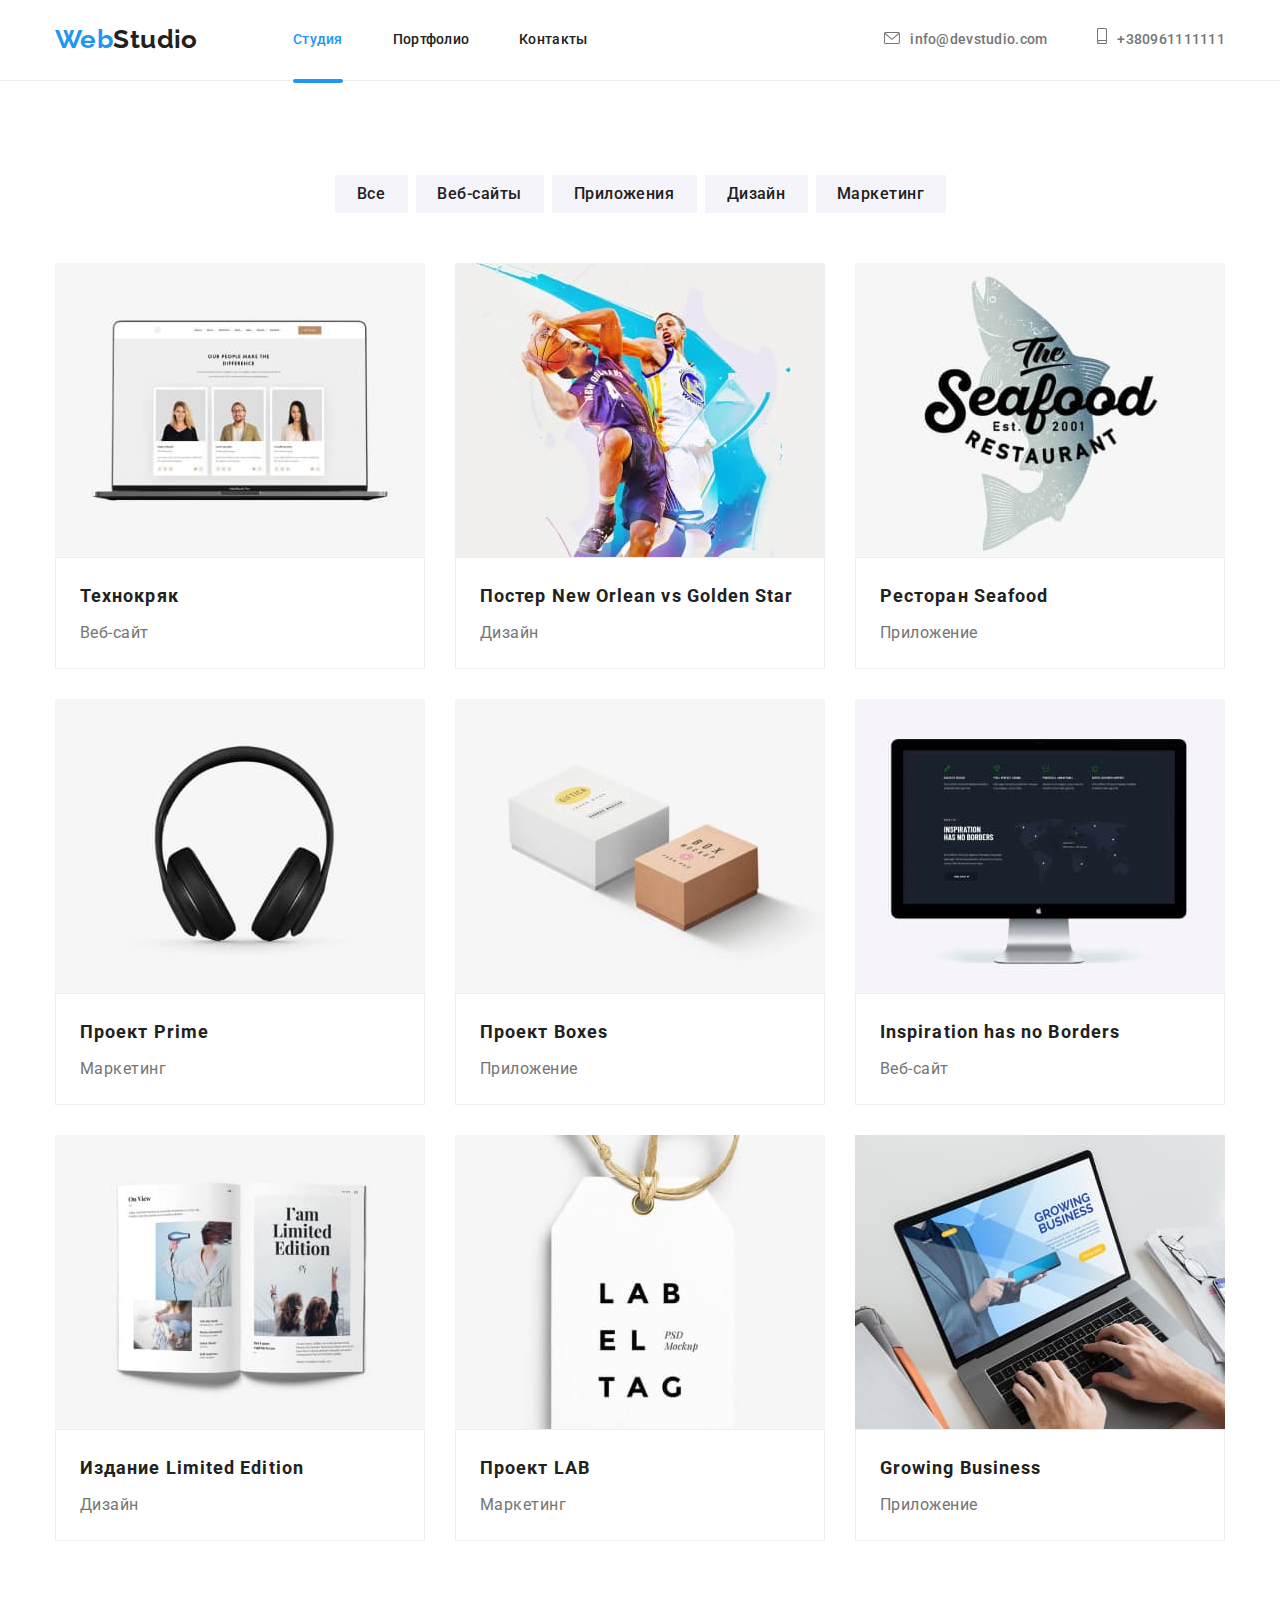
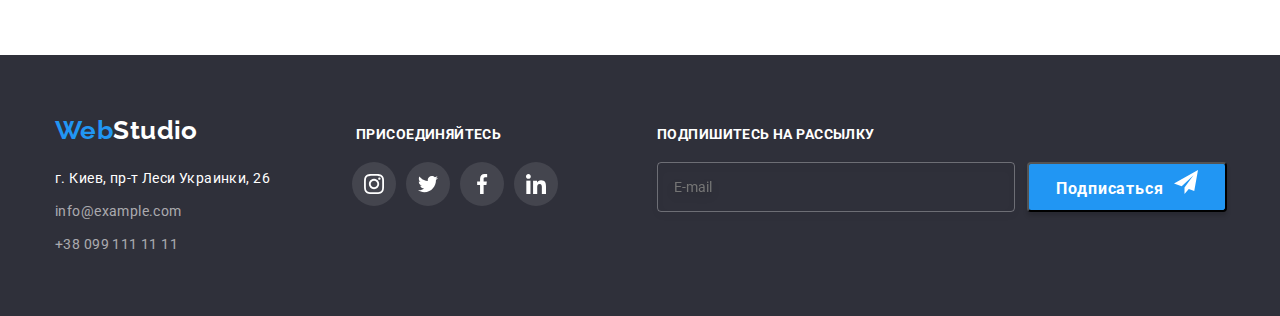
==== commit 20be34a2: "hw7" ====
--- a/portfolio.html
+++ b/portfolio.html
@@ -195,50 +195,50 @@
          <a class="logo-href" href="/"><span class="accent">Web</span><span class="logo">Studio</span> </a>
          <address>
             <ul class="footer-local list">
-               <li class="footer-item">
+               <li class="footer-local__item">
                   <a href="г.Киев,пр-тЛесиУкраинки,26 " class="link actual">г. Киев, пр-т Леси Украинки, 26 <br /></a>
                </li>
-               <li class="footer-item">
+               <li class="footer-local__item">
                   <a href="info@example.com" class="link mail">info@example.com</a>
                </li>
-               <li class="footer-item">
+               <li class="footer-local__item">
                   <a href="+380991111111" class="link mail">+38 099 111 11 11</a>
                </li>
             </ul>
          </address>
       </div>
       <div class="footer-proposition">
-         <h3 class="footer-text">присоединяйтесь</h3>
-         <ul class="footer-works-list list">
-            <li class="footer-works-item">
-               <a href="" class="footer-works-link link">
-                  <svg class="footer-social-ikon" width="20" height="20">
+         <h3 class="footer-text__title">присоединяйтесь</h3>
+         <ul class="footer-works-list works list">
+            <li class="works__item">
+               <a href="" class="works__link link">
+                  <svg class="works__ikon" width="20" height="20">
                      <use href="./images/icons.svg#icon-instagram-2"></use>
                   </svg>
                </a>
             </li>
-            <li class="footer-works-item">
-               <a href="" class="footer-works-link link"><svg class="footer-social-ikon" width="20" height="20">
+            <li class="works__item">
+               <a href="" class="works__link link"><svg class="works__ikon" width="20" height="20">
                      <use href="./images/icons.svg#icon-twitter-1"></use>
                   </svg></a>
             </li>
-            <li class="footer-works-item">
-               <a href="" class="footer-works-link link"><svg class="footer-social-ikon" width="20" height="20">
+            <li class="works__item">
+               <a href="" class="works__link link"><svg class="works__ikon" width="20" height="20">
                      <use href="./images/icons.svg#icon-facebook-1"></use>
                   </svg></a>
             </li>
-            <li class="footer-works-item">
-               <a href="" class="footer-works-link link"><svg class="footer-social-ikon" width="20" height="20">
+            <li class="works__item">
+               <a href="" class="works__link link"><svg class="works__ikon" width="20" height="20">
                      <use href="./images/icons.svg#icon-linkedin-1"></use>
                   </svg></a>
             </li>
       </div>
       <div class="footer-distribution">
-         <h3 class="footer-text">Подпишитесь на рассылку</h3>
+         <h3 class="footer-text__title">Подпишитесь на рассылку</h3>
          <form action="#">
             <div class="button-distribution">
                <input type="email" id="email-online" name="email-online" placeholder="E-mail" class="footer-input">
-               <button type="submit" class="button-primary">Подписаться<svg class="footer-social-ikon distribution-icon"
+               <button type="submit" class="button__primary">Подписаться<svg class="works__ikon distribution-icon"
                      width="24" height="24">
                      <use href="./images/icons.svg#icon-iconsend"></use>
                   </svg></button>
@@ -246,5 +246,6 @@
       </div>
    </div>
 </footer>
+
 </body>
 </html>
--- a/css/main.min.css
+++ b/css/main.min.css
@@ -1,2 +1,2 @@
-p,h1,h2,h3,h4,h5,h6{margin:0}ul,ol{margin:0;padding:0}button{cursor:pointer}img{display:block}body{background:var(--primary-white-color);color:var(--primary-text-color);font-family:Roboto, sans-serif;letter-spacing:0.03em;font-size:14px;line-height:1.71}.list{list-style:none}.link{text-decoration:none}:root{--primary-text-color: #757575;--title-text-color: #212121;--accent-color: #2196f3;--primary-white-color: #ffffff;--footer-adress-color: rgba(255, 255, 255, 0.6);--base-margin: 30px}.filter-part{position:absolute;width:1px;height:1px;margin:-1px;border:0;padding:0;white-space:nowrap;clip-path:inset(100%);clip:rect(0 0 0 0);overflow:hidden}.header{width:100%;padding-top:24px;padding-bottom:25px;border-bottom:1px solid #ececec}.header-nav{display:flex}.header__container{display:flex;align-items:center}.header__item:not(:last-child){margin-right:50px}.icon-mail,.icon-tel{margin-right:10px;fill:currentColor}.header-mail:hover,.header-mail:focus,.header-tel:hover,.header-tel:focus{color:var(--accent-color);transition:color 250ms cubic-bezier(0.4, 0, 0.2, 1)}.current:after{content:'';width:100%;height:4px;background:#2196f3;border-radius:2px;position:absolute;display:block;margin-top:28px}.accent{color:var(--accent-color);font-family:Raleway, sans-serif;font-weight:700;font-size:26px;line-height:1.19}.logo{color:var(--title-text-color);font-family:Raleway, sans-serif;font-weight:700;font-size:26px;line-height:1.19}.logo-href{text-decoration:none;width:145px;height:31px;margin-right:93px}.auth-nav__telephone{margin-left:50px}.auth-nav{display:flex;margin-left:auto;align-items:center}.auth-nav .link:hover,.auth-nav .link:focus{color:var(--accent-color)}.auth-nav-item:not(:last-child){margin-right:30px}.auth-nav .link{color:var(--primary-text-color);letter-spacing:0.02em;font-weight:500;font-size:14px;line-height:1.14;text-decoration:none}.site-nav{display:flex;align-items:center}.site-nav .link:hover,.site-nav .link:focus{color:var(--accent-color);transition:color 250ms cubic-bezier(0.4, 0, 0.2, 1)}.site-nav .link.current{color:var(--accent-color);transition:color 250ms cubic-bezier(0.4, 0, 0.2, 1)}.site-nav .link{color:var(--title-text-color);letter-spacing:0.02em;font-weight:500;font-size:14px;line-height:1.14;text-decoration:none}.site-nav .current{position:relative}.hero-works{background-color:#2f303a;background-image:linear-gradient(rgba(47,48,58,0.4), rgba(47,48,58,0.4)),url(../images/fon.jpg);background-repeat:no-repeat;background-position:center;background-size:cover;max-width:1600px;padding-top:200px;padding-bottom:200px;margin:0 auto;text-align:center}.hero-works__title{color:var(--primary-white-color);letter-spacing:0.06em;font-weight:900;font-size:44px;line-height:1.36;text-align:center;text-transform:uppercase;width:696px;margin:0 auto;margin-bottom:var(--base-margin)}.section{padding:94px 0}.feature-list{display:flex;list-style:none}.feature-list__text{font-size:14px;line-height:1.71;letter-spacing:0.03em;width:270px;color:var(--primary-text-color)}.feature-list__title{color:var(--title-text-color);font-weight:700;font-size:14px;line-height:1.14;width:270px;margin-bottom:10px;text-transform:uppercase}.feature-list__item::before{content:'';background-color:#f5f4fa;height:120px;display:block;background-position:center;background-size:70px;background-repeat:no-repeat;margin-bottom:30px}.feature-list__item:not(:last-child){margin-right:var(--base-margin);width:270px}.feature-list__item:nth-child(1)::before{background-image:url(../images/antenna.svg)}.feature-list__item:nth-child(2)::before{background-image:url(../images/clock.svg)}.feature-list__item:nth-child(3)::before{background-image:url(../images/clock.svg)}.feature-list__item:nth-child(4)::before{background-image:url(../images/astronaut.svg)}.section-examples{padding-bottom:94px}.examples-list{display:flex}.examples-list__item{position:relative;overflow:hidden}.examples-list__item:not(:last-child){margin-right:var(--base-margin)}.examples-list__pictures-text{position:absolute;bottom:0;color:var(--primary-white-color);background-color:rgba(47,48,58,0.8);width:100%;height:70px;font-size:14px;font-weight:700;line-height:16px;text-align:center;letter-spacing:0.03em;text-transform:uppercase;padding:27px}.leaders-social-link{width:44px;height:44px;border-radius:50%;display:flex;align-items:center;justify-content:center;color:#afb1b8;transition:background-color 250ms cubic-bezier(0.4, 0, 0.2, 1),color 250ms cubic-bezier(0.4, 0, 0.2, 1)}.leaders-social-link:hover,.leaders-social-link:focus{background-color:var(--accent-color);color:var(--primary-white-color)}.leaders-social-ikon{fill:currentColor}.leaders-social-list{display:flex;justify-content:center;margin-top:16px}.leaders-social-item+.leaders-social-item{margin-left:10px}.leaders-list__people{padding-top:30px;padding-bottom:30px;background:#ffffff;box-shadow:0px 1px 3px rgba(0,0,0,0.12),0px 1px 1px rgba(0,0,0,0.14),0px 2px 1px rgba(0,0,0,0.2);border-radius:0px 0px 4px 4px}.leaders-list__text{letter-spacing:0.03em;font-size:16px;line-height:1.18;text-align:center}.section-leaders{padding-top:94px;padding-bottom:94px;background-color:#f5f4fa}.leaders-list{display:flex}.leaders-list__item:not(:last-child){margin-right:var(--base-margin)}.leaders-list__section-partition{color:var(--title-text-color);font-weight:500;font-size:16px;line-height:1.18;margin-bottom:10px;text-align:center;margin-bottom:16px}.section-clients{padding-bottom:94px;padding-top:94px}.section-clients-list{display:flex;justify-content:center}.section-clients-item:not(:last-child){margin-right:var(--base-margin)}.section-clients-link{width:100%;height:100%;display:flex;align-items:center;justify-content:center;color:#afb1b8;width:170px;height:92px;border:1px solid #afb1b8;border-radius:4px;transition:color 250ms cubic-bezier(0.4, 0, 0.2, 1),border-color 250ms cubic-bezier(0.4, 0, 0.2, 1)}.section-clients-link:hover,.section-clients-link:focus{color:var(--accent-color);border-color:var(--accent-color)}.section-clients-ikon{fill:currentColor}.footer-works{background-color:#2f303a;padding-bottom:60px;padding-top:60px}.footer-works .logo{color:var(--primary-white-color);font-family:Raleway, sans-serif;font-weight:700;font-size:26px;line-height:1.19;text-decoration:none}.footer-item:not(:last-child){margin-bottom:9px}.footer-local{font-style:normal;margin-top:20px}.footer-local .link{color:var(--footer-adress-color);letter-spacing:0.03em;font-size:14px;line-height:1.71;text-decoration:none}.link.actual{color:var(--primary-white-color);letter-spacing:0.03em;font-size:14px;line-height:1.71;text-decoration:none;transition:color 250ms cubic-bezier(0.4, 0, 0.2, 1)}.link.mail{transition:color 250ms cubic-bezier(0.4, 0, 0.2, 1)}.link.mail:hover,.link.mail:focus{color:var(--primary-white-color)}.actual:hover,.actual:focus{color:rgba(255,255,255,0.6)}.logo-new{display:flex;align-items:baseline}.footer-nav{min-width:231px}.footer-proposition{width:208px;margin-left:70px}.footer-works-list{display:flex;justify-content:center}.footer-works-item{margin-right:10px;margin-top:20px}.footer-text{font-weight:700px;font-size:14px;line-height:calc(16 / 14);letter-spacing:0.03em;text-transform:uppercase;color:var(--primary-white-color)}.footer-works-link{width:44px;height:44px;color:var(--primary-white-color);border-radius:50%;display:flex;justify-content:center;align-items:center;background:rgba(255,255,255,0.1);transition:color 250ms cubic-bezier(0.4, 0, 0.2, 1),background-color 250ms cubic-bezier(0.4, 0, 0.2, 1)}.footer-works-link:hover,.footer-works-link:focus{background-color:var(--accent-color);color:var(--primary-white-color)}.footer-social-ikon{fill:currentColor}.footer-distribution{width:570px;height:86px;margin-left:93px}.footer-input{width:358px;height:50px;color:#ffffff;border:1px solid rgba(255,255,255,0.3);box-sizing:border-box;filter:drop-shadow(0px 4px 4px rgba(0,0,0,0.15));border-radius:4px;padding-left:16px;margin-right:12px;outline:none;background-color:transparent;transition:transform 250ms cubic-bezier(0.4, 0, 0.2, 1)}.button-distribution{display:flex;justify-items:center;margin-top:20px}.button-distribution .button-primary{display:flex;padding-left:29px;align-items:center}.distribution-icon{margin-left:10px}.hero-link{display:block}.hero-link:hover,.hero-link:focus{box-shadow:0px 1px 1px rgba(0,0,0,0.12),0px 4px 4px rgba(0,0,0,0.06),1px 4px 6px rgba(0,0,0,0.16)}.filter-banner{padding:20px 24px;width:370px;border:1px solid #eeeeee}.filter-list{list-style:none}.filter-list .title{color:var(--title-text-color);letter-spacing:0.06em;font-weight:700;font-size:18px;line-height:2;width:322px;margin-bottom:4px}.filter-list .text{color:var(--primary-text-color);letter-spacing:0.03em;font-size:16px;line-height:1.87;width:322px}.filter-list.option{display:flex;flex-wrap:wrap;margin-left:-30px;margin-bottom:-30px}.filter-button.list{align-items:center;margin-bottom:50px;justify-content:center}.filter-button{display:flex}.filter-list.option{display:flex;flex-wrap:wrap;margin-left:-30px;margin-bottom:-30px}.filter-selection{width:calc(100% / 3 - 30px);margin-left:30px;margin-bottom:30px}.filter-selection:hover .filter-pictures-text{transform:translateY(0)}.filter-item-wrap{position:relative;overflow:hidden}.filter-pictures-text{position:absolute;top:0;height:100%;font-size:18px;line-height:1.56;letter-spacing:0.03em;color:#ffffff;padding:63px 24px;background-color:var(--accent-color);transform:translateY(100%);transition:transform 250ms}.filter{padding-top:94px;padding-bottom:114px}.filter-item:not(:last-child){margin-right:8px}.container{width:1200px;padding-left:15px;padding-right:15px;margin:0 auto}.button-primary{color:var(--primary-white-color);background-color:var(--accent-color);font-family:Roboto, sans-serif;letter-spacing:0.06em;font-weight:700;font-size:16px;line-height:1.87;min-width:200px;height:50px;border-radius:4px;margin:0 auto;transition:background-color 250ms cubic-bezier(0.4, 0, 0.2, 1);box-shadow:0px 4px 4px rgba(0,0,0,0.15);margin-left:auto;margin-right:auto;display:block}.button-secondary{color:var(--title-text-color);background-color:#f5f4fa;font-family:Roboto, sans-serif;letter-spacing:0.03em;font-weight:500;font-size:16px;line-height:1.62;border:0;transition:background-color 250ms cubic-bezier(0.4, 0, 0.2, 1)}.button-secondary:hover,.button-secondary:focus{color:var(--primary-white-color);background:#2196f3;box-shadow:0px 3px 1px rgba(0,0,0,0.1),0px 1px 2px rgba(0,0,0,0.08),0px 2px 2px rgba(0,0,0,0.12);border-radius:4px}.button-secondary.oll{width:73px;height:38px}.button-secondary.web{width:128px;height:38px}.button-secondary.app{width:145px;height:38px}.button-secondary.des{width:103px;height:38px}.button-secondary.mark{width:130px;height:38px}.backdrop{width:100vw;height:100vh;background-color:rgba(0,0,0,0.2);box-shadow:0px 1px 3px rgba(0,0,0,0.12),0px 1px 1px rgba(0,0,0,0.14),0px 2px 1px rgba(0,0,0,0.2);position:absolute;top:0;transition:opacity 250ms, visibility 250ms}.backdrop.is-hidden .modal{transform:scale(2) rotate(180deg)}.modal{width:528px;min-height:581px;background:#ffffff;box-shadow:0px 1px 3px rgba(0,0,0,0.12),0px 1px 1px rgba(0,0,0,0.14),0px 2px 1px rgba(0,0,0,0.2);border-radius:4px;position:absolute;top:50%;left:50%;transform:translate(-50%, -50%) scale(1) rotate(0);transition:transform 250ms cubic-bezier(0.4, 0, 0.2, 1);padding:40px}.modal-close{top:8px;right:8px;width:30px;height:30px;background:#ffffff;border:1px solid rgba(0,0,0,0.1);border-radius:50%;position:absolute;display:flex;align-items:center;justify-content:center}.modal-close:hover .modal-close-icon,.modal-close:focus .modal-close-icon{fill:var(--accent-color)}.modal-close-icon{display:flex;align-items:center;justify-content:center;transition:fill 250ms cubic-bezier(0.4, 0, 0.2, 1)}.modal-title{font-weight:700;font-size:20px;line-height:calc(23px / 20px);text-align:center;letter-spacing:0.03em;color:#212121;margin-bottom:12px}.form-field{margin-bottom:10px}.input-ikon{position:absolute;left:10px;top:50%;transform:translateY(-50%);transition:fill 250ms cubic-bezier(0.4, 0, 0.2, 1)}.modal-input{width:100%;height:40px;border:1px solid rgba(33,33,33,0.2);border-radius:4px;padding-left:42px;outline:none;transition:border-color 250ms cubic-bezier(0.4, 0, 0.2, 1)}.modal-input:focus{border-color:var(--accent-color)}.modal-input:focus+.input-ikon{fill:var(--accent-color)}.contract{color:var(--accent-color)}.policy-text{font-size:14px;line-height:1.71;letter-spacing:0.03em;color:#757575;display:flex;align-items:center}.policy-text::before{content:'';width:16px;height:15px;border:2px solid #000000;border-radius:2px;margin-right:8px;margin-left:12px;display:flex;align-items:center;justify-content:center}.policy-check:checked+.policy-text::before{background-image:url(../images/iconcheck.svg);background-position:center;background-repeat:no-repeat;background-size:cover;border:none}.form-label{font-size:12px;line-height:1.16;letter-spacing:0.01em;color:#757575;display:block;margin-bottom:4px}.policy-check:checked+.form-label{font-size:12px;line-height:1.16;letter-spacing:0.01em;color:#757575;display:block;margin-bottom:4px}.input-wrap{position:relative}.modal-textarea{width:448px;height:120px;left:576px;top:518px;border:1px solid rgba(33,33,33,0.2);box-sizing:border-box;border-radius:4px;padding:10px 12px;resize:none;outline:none;transition:border-color 250ms cubic-bezier(0.4, 0, 0.2, 1)}.modal-textarea:focus{border-color:var(--accent-color)}.is-hidden{opacity:0;visibility:none;pointer-events:none}.section-title{color:var(--title-text-color);font-weight:700;font-size:36px;line-height:1.16;text-align:center;letter-spacing:0.03em;margin:0 auto;margin-bottom:50px}
+p,h1,h2,h3,h4,h5,h6{margin:0}ul,ol{margin:0;padding:0}button{cursor:pointer}img{display:block}body{background:var(--primary-white-color);color:var(--primary-text-color);font-family:Roboto, sans-serif;letter-spacing:0.03em;font-size:14px;line-height:1.71}.list{list-style:none}.link{text-decoration:none}:root{--primary-text-color: #757575;--title-text-color: #212121;--accent-color: #2196f3;--primary-white-color: #ffffff;--footer-adress-color: rgba(255, 255, 255, 0.6);--base-margin: 30px}.filter-part{position:absolute;width:1px;height:1px;margin:-1px;border:0;padding:0;white-space:nowrap;clip-path:inset(100%);clip:rect(0 0 0 0);overflow:hidden}.header{width:100%;padding-top:24px;padding-bottom:25px;border-bottom:1px solid #ececec}.header-nav{display:flex}.header__container{display:flex;align-items:center}.header__item:not(:last-child){margin-right:50px}.icon-mail,.icon-tel{margin-right:10px;fill:currentColor}.header-mail:hover,.header-mail:focus,.header-tel:hover,.header-tel:focus{color:var(--accent-color);transition:color 250ms cubic-bezier(0.4, 0, 0.2, 1)}.current:after{content:'';width:100%;height:4px;background:#2196f3;border-radius:2px;position:absolute;display:block;margin-top:28px}.accent{color:var(--accent-color);font-family:Raleway, sans-serif;font-weight:700;font-size:26px;line-height:1.19}.logo{color:var(--title-text-color);font-family:Raleway, sans-serif;font-weight:700;font-size:26px;line-height:1.19}.logo-href{text-decoration:none;width:145px;height:31px;margin-right:93px}.auth-nav__telephone{margin-left:50px}.auth-nav{display:flex;margin-left:auto;align-items:center}.auth-nav .link:hover,.auth-nav .link:focus{color:var(--accent-color)}.auth-nav-item:not(:last-child){margin-right:30px}.auth-nav .link{color:var(--primary-text-color);letter-spacing:0.02em;font-weight:500;font-size:14px;line-height:1.14;text-decoration:none}.site-nav{display:flex;align-items:center}.site-nav .link:hover,.site-nav .link:focus{color:var(--accent-color);transition:color 250ms cubic-bezier(0.4, 0, 0.2, 1)}.site-nav .link.current{color:var(--accent-color);transition:color 250ms cubic-bezier(0.4, 0, 0.2, 1)}.site-nav .link{color:var(--title-text-color);letter-spacing:0.02em;font-weight:500;font-size:14px;line-height:1.14;text-decoration:none}.site-nav .current{position:relative}.hero-works{background-color:#2f303a;background-image:linear-gradient(rgba(47,48,58,0.4), rgba(47,48,58,0.4)),url(../images/fon.jpg);background-repeat:no-repeat;background-position:center;background-size:cover;max-width:1600px;padding-top:200px;padding-bottom:200px;margin:0 auto;text-align:center}.hero-works__title{color:var(--primary-white-color);letter-spacing:0.06em;font-weight:900;font-size:44px;line-height:1.36;text-align:center;text-transform:uppercase;width:696px;margin:0 auto;margin-bottom:var(--base-margin)}.section{padding:94px 0}.feature-list{display:flex;list-style:none}.feature-list__text{font-size:14px;line-height:1.71;letter-spacing:0.03em;width:270px;color:var(--primary-text-color)}.feature-list__title{color:var(--title-text-color);font-weight:700;font-size:14px;line-height:1.14;width:270px;margin-bottom:10px;text-transform:uppercase}.feature-list__item::before{content:'';background-color:#f5f4fa;height:120px;display:block;background-position:center;background-size:70px;background-repeat:no-repeat;margin-bottom:30px}.feature-list__item:not(:last-child){margin-right:var(--base-margin);width:270px}.feature-list__item:nth-child(1)::before{background-image:url(../images/antenna.svg)}.feature-list__item:nth-child(2)::before{background-image:url(../images/clock.svg)}.feature-list__item:nth-child(3)::before{background-image:url(../images/clock.svg)}.feature-list__item:nth-child(4)::before{background-image:url(../images/astronaut.svg)}.section-examples{padding-bottom:94px}.examples-list{display:flex}.examples-list__item{position:relative;overflow:hidden}.examples-list__item:not(:last-child){margin-right:var(--base-margin)}.examples-list__pictures-text{position:absolute;bottom:0;color:var(--primary-white-color);background-color:rgba(47,48,58,0.8);width:100%;height:70px;font-size:14px;font-weight:700;line-height:16px;text-align:center;letter-spacing:0.03em;text-transform:uppercase;padding:27px}.leaders-list__people{padding-top:30px;padding-bottom:30px;background:#ffffff;box-shadow:0px 1px 3px rgba(0,0,0,0.12),0px 1px 1px rgba(0,0,0,0.14),0px 2px 1px rgba(0,0,0,0.2);border-radius:0px 0px 4px 4px}.leaders-list__text{letter-spacing:0.03em;font-size:16px;line-height:1.18;text-align:center}.section-leaders{padding-top:94px;padding-bottom:94px;background-color:#f5f4fa}.leaders-list{display:flex}.leaders-list__item:not(:last-child){margin-right:var(--base-margin)}.leaders-list__section-partition{color:var(--title-text-color);font-weight:500;font-size:16px;line-height:1.18;margin-bottom:10px;text-align:center;margin-bottom:16px}.section-clients{padding-bottom:94px;padding-top:94px}.clients{display:flex;justify-content:center}.clients__item:not(:last-child){margin-right:var(--base-margin)}.clients__link{width:100%;height:100%;display:flex;align-items:center;justify-content:center;color:#afb1b8;width:170px;height:92px;border:1px solid #afb1b8;border-radius:4px;transition:color 250ms cubic-bezier(0.4, 0, 0.2, 1),border-color 250ms cubic-bezier(0.4, 0, 0.2, 1)}.clients__link:hover,.clients__link:focus{color:var(--accent-color);border-color:var(--accent-color)}.clients__ikon{fill:currentColor}.footer-works{background-color:#2f303a;padding-bottom:60px;padding-top:60px}.footer-works .logo{color:var(--primary-white-color);font-family:Raleway, sans-serif;font-weight:700;font-size:26px;line-height:1.19;text-decoration:none}.footer-local__item:not(:last-child){margin-bottom:9px}.footer-local{font-style:normal;margin-top:20px}.footer-local .link{color:var(--footer-adress-color);letter-spacing:0.03em;font-size:14px;line-height:1.71;text-decoration:none}.link.actual{color:var(--primary-white-color);letter-spacing:0.03em;font-size:14px;line-height:1.71;text-decoration:none;transition:color 250ms cubic-bezier(0.4, 0, 0.2, 1)}.link.mail{transition:color 250ms cubic-bezier(0.4, 0, 0.2, 1)}.link.mail:hover,.link.mail:focus{color:var(--primary-white-color)}.actual:hover,.actual:focus{color:rgba(255,255,255,0.6)}.logo-new{display:flex;align-items:baseline}.footer-nav{min-width:231px}.footer-proposition{width:208px;margin-left:70px}.footer-works-list{display:flex;justify-content:center}.works__item{margin-right:10px;margin-top:20px}.footer-text__title{font-weight:700px;font-size:14px;line-height:calc(16 / 14);letter-spacing:0.03em;text-transform:uppercase;color:var(--primary-white-color)}.works__link{width:44px;height:44px;color:var(--primary-white-color);border-radius:50%;display:flex;justify-content:center;align-items:center;background:rgba(255,255,255,0.1);transition:color 250ms cubic-bezier(0.4, 0, 0.2, 1),background-color 250ms cubic-bezier(0.4, 0, 0.2, 1)}.works__link:hover,.works__link:focus{background-color:var(--accent-color);color:var(--primary-white-color)}.works__ikon{fill:currentColor}.footer-distribution{width:570px;height:86px;margin-left:93px}.footer-input{width:358px;height:50px;color:#ffffff;border:1px solid rgba(255,255,255,0.3);box-sizing:border-box;filter:drop-shadow(0px 4px 4px rgba(0,0,0,0.15));border-radius:4px;padding-left:16px;margin-right:12px;outline:none;background-color:transparent;transition:transform 250ms cubic-bezier(0.4, 0, 0.2, 1)}.button-distribution{display:flex;justify-items:center;margin-top:20px}.button-distribution .button-primary{display:flex;padding-left:29px;align-items:center}.distribution-icon{margin-left:10px}.hero-link{display:block}.hero-link:hover,.hero-link:focus{box-shadow:0px 1px 1px rgba(0,0,0,0.12),0px 4px 4px rgba(0,0,0,0.06),1px 4px 6px rgba(0,0,0,0.16)}.filter-banner{padding:20px 24px;width:370px;border:1px solid #eeeeee}.filter-list{list-style:none}.filter-list .title{color:var(--title-text-color);letter-spacing:0.06em;font-weight:700;font-size:18px;line-height:2;width:322px;margin-bottom:4px}.filter-list .text{color:var(--primary-text-color);letter-spacing:0.03em;font-size:16px;line-height:1.87;width:322px}.filter-list.option{display:flex;flex-wrap:wrap;margin-left:-30px;margin-bottom:-30px}.filter-button.list{align-items:center;margin-bottom:50px;justify-content:center}.filter-button{display:flex}.filter-list.option{display:flex;flex-wrap:wrap;margin-left:-30px;margin-bottom:-30px}.filter-selection{width:calc(100% / 3 - 30px);margin-left:30px;margin-bottom:30px}.filter-selection:hover .filter-pictures-text{transform:translateY(0)}.filter-item-wrap{position:relative;overflow:hidden}.filter-pictures-text{position:absolute;top:0;height:100%;font-size:18px;line-height:1.56;letter-spacing:0.03em;color:#ffffff;padding:63px 24px;background-color:var(--accent-color);transform:translateY(100%);transition:transform 250ms}.filter{padding-top:94px;padding-bottom:114px}.filter-item:not(:last-child){margin-right:8px}.container{width:1200px;padding-left:15px;padding-right:15px;margin:0 auto}.button__primary{color:var(--primary-white-color);background-color:var(--accent-color);font-family:Roboto, sans-serif;letter-spacing:0.06em;font-weight:700;font-size:16px;line-height:1.87;min-width:200px;height:50px;border-radius:4px;margin:0 auto;transition:background-color 250ms cubic-bezier(0.4, 0, 0.2, 1);box-shadow:0px 4px 4px rgba(0,0,0,0.15);margin-left:auto;margin-right:auto;display:block}.button-secondary{color:var(--title-text-color);background-color:#f5f4fa;font-family:Roboto, sans-serif;letter-spacing:0.03em;font-weight:500;font-size:16px;line-height:1.62;border:0;transition:background-color 250ms cubic-bezier(0.4, 0, 0.2, 1)}.button-secondary:hover,.button-secondary:focus{color:var(--primary-white-color);background:#2196f3;box-shadow:0px 3px 1px rgba(0,0,0,0.1),0px 1px 2px rgba(0,0,0,0.08),0px 2px 2px rgba(0,0,0,0.12);border-radius:4px}.button-secondary.oll{width:73px;height:38px}.button-secondary.web{width:128px;height:38px}.button-secondary.app{width:145px;height:38px}.button-secondary.des{width:103px;height:38px}.button-secondary.mark{width:130px;height:38px}.backdrop{width:100vw;height:100vh;background-color:rgba(0,0,0,0.2);box-shadow:0px 1px 3px rgba(0,0,0,0.12),0px 1px 1px rgba(0,0,0,0.14),0px 2px 1px rgba(0,0,0,0.2);position:absolute;top:0;transition:opacity 250ms, visibility 250ms}.backdrop.is-hidden .modal{transform:scale(2) rotate(180deg)}.modal{width:528px;min-height:581px;background:#ffffff;box-shadow:0px 1px 3px rgba(0,0,0,0.12),0px 1px 1px rgba(0,0,0,0.14),0px 2px 1px rgba(0,0,0,0.2);border-radius:4px;position:absolute;top:50%;left:50%;transform:translate(-50%, -50%) scale(1) rotate(0);transition:transform 250ms cubic-bezier(0.4, 0, 0.2, 1);padding:40px}.modal-close{top:8px;right:8px;width:30px;height:30px;background:#ffffff;border:1px solid rgba(0,0,0,0.1);border-radius:50%;position:absolute;display:flex;align-items:center;justify-content:center}.modal-close:hover .modal-close-icon,.modal-close:focus .modal-close-icon{fill:var(--accent-color)}.modal-close-icon{display:flex;align-items:center;justify-content:center;transition:fill 250ms cubic-bezier(0.4, 0, 0.2, 1)}.modal__title{font-weight:700;font-size:20px;line-height:calc(23px / 20px);text-align:center;letter-spacing:0.03em;color:#212121;margin-bottom:12px}.modal-form__field{margin-bottom:10px}.modal-form__input-ikon{position:absolute;left:10px;top:50%;transform:translateY(-50%);transition:fill 250ms cubic-bezier(0.4, 0, 0.2, 1)}.modal-form__input{width:100%;height:40px;border:1px solid rgba(33,33,33,0.2);border-radius:4px;padding-left:42px;outline:none;transition:border-color 250ms cubic-bezier(0.4, 0, 0.2, 1)}.modal-form__input:focus{border-color:var(--accent-color)}.modal-form__input:focus+.input-ikon{fill:var(--accent-color)}.contract{color:var(--accent-color)}.modal-form__policy-text{font-size:14px;line-height:1.71;letter-spacing:0.03em;color:#757575;display:flex;align-items:center}.modal-form__policy-text::before{content:'';width:16px;height:15px;border:2px solid #000000;border-radius:2px;margin-right:8px;margin-left:12px;display:flex;align-items:center;justify-content:center}.modal-form__policy-check:checked+.modal-form__policy-text::before{background-image:url(../images/iconcheck.svg);background-position:center;background-repeat:no-repeat;background-size:cover;border:none}.modal-form__label{font-size:12px;line-height:1.16;letter-spacing:0.01em;color:#757575;display:block;margin-bottom:4px}.modal-form__policy-check:checked+.modal-form__label{font-size:12px;line-height:1.16;letter-spacing:0.01em;color:#757575;display:block;margin-bottom:4px}.modal-form__input-wrap{position:relative}.modal-form__textarea{width:448px;height:120px;left:576px;top:518px;border:1px solid rgba(33,33,33,0.2);box-sizing:border-box;border-radius:4px;padding:10px 12px;resize:none;outline:none;transition:border-color 250ms cubic-bezier(0.4, 0, 0.2, 1)}.modal-form__textarea:focus{border-color:var(--accent-color)}.is-hidden{opacity:0;visibility:none;pointer-events:none}.section__title{color:var(--title-text-color);font-weight:700;font-size:36px;line-height:1.16;text-align:center;letter-spacing:0.03em;margin:0 auto;margin-bottom:50px}.socials__link{width:44px;height:44px;border-radius:50%;display:flex;align-items:center;justify-content:center;color:#afb1b8;transition:background-color 250ms cubic-bezier(0.4, 0, 0.2, 1),color 250ms cubic-bezier(0.4, 0, 0.2, 1)}.socials__link:hover,.socials__link:focus{background-color:var(--accent-color);color:var(--primary-white-color)}.socials__ikon{fill:currentColor}.socials{display:flex;justify-content:center;margin-top:16px}.socials__item+.socials__item{margin-left:10px}
 /*# sourceMappingURL=main.min.css.map */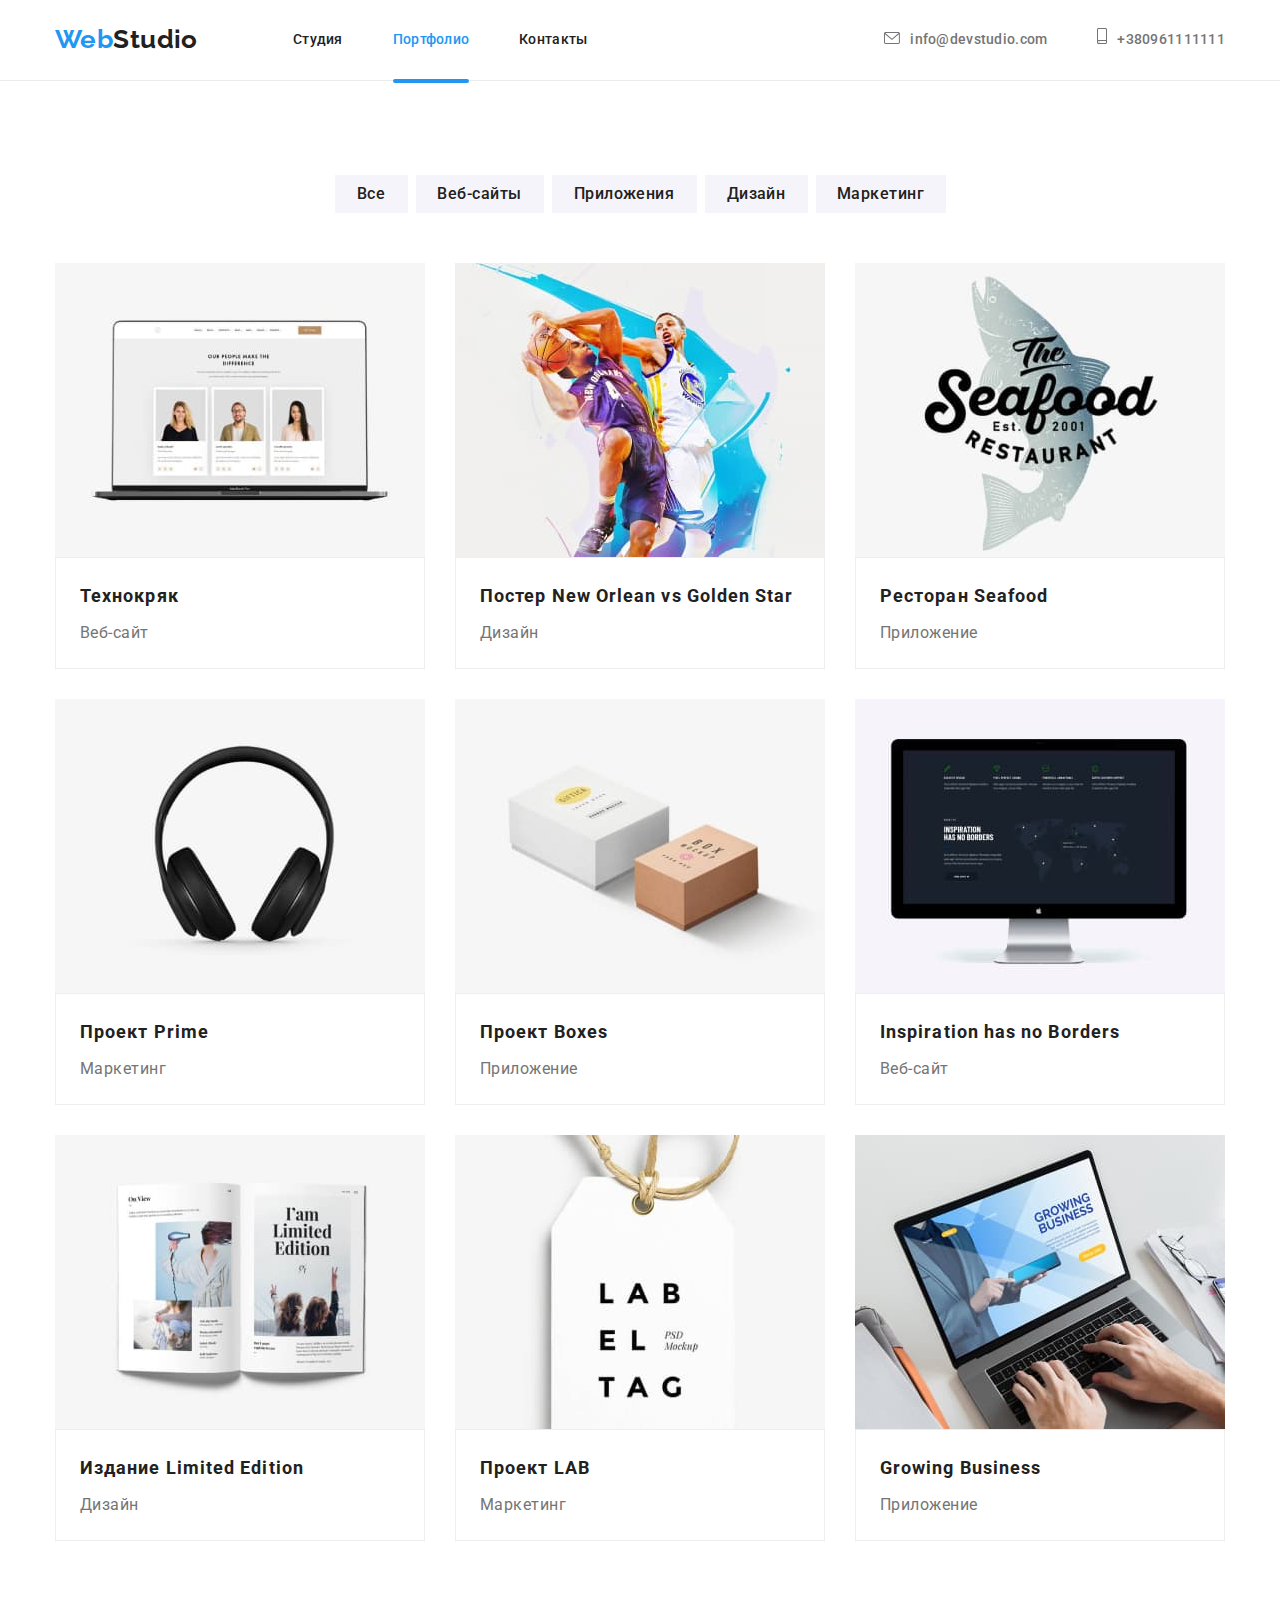
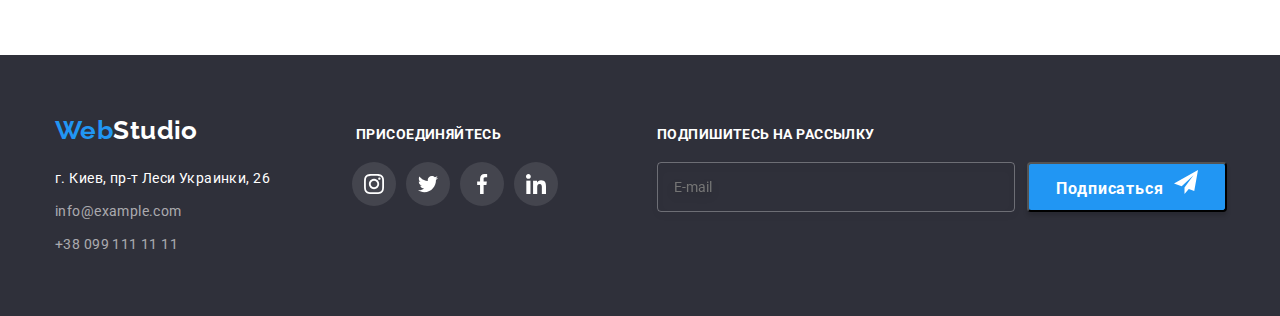
==== commit 9cca4cfe: "home7" ====
--- a/portfolio.html
+++ b/portfolio.html
@@ -20,8 +20,8 @@
       <nav class="header-nav">
          <a class="logo-href" href="/"><span class="accent">Web</span><span class="logo">Studio</span></a>
          <ul class="site-nav list">
-            <li class="header__item"><a href="./index.html" class="link current">Студия</a></li>
-            <li class="header__item"><a href="./portfolio.html" class="link">Портфолио</a></li>
+            <li class="header__item"><a href="./index.html" class="link">Студия</a></li>
+            <li class="header__item"><a href="./portfolio.html" class="link current">Портфолио</a></li>
             <li class="header__item"><a href="Контакты" class="link">Контакты</a></li>
          </ul>
       </nav>
@@ -39,8 +39,6 @@
       </ul>
    </div>
 </header>
-<main>
-<main>
 
 <!-- Герой -->
 
